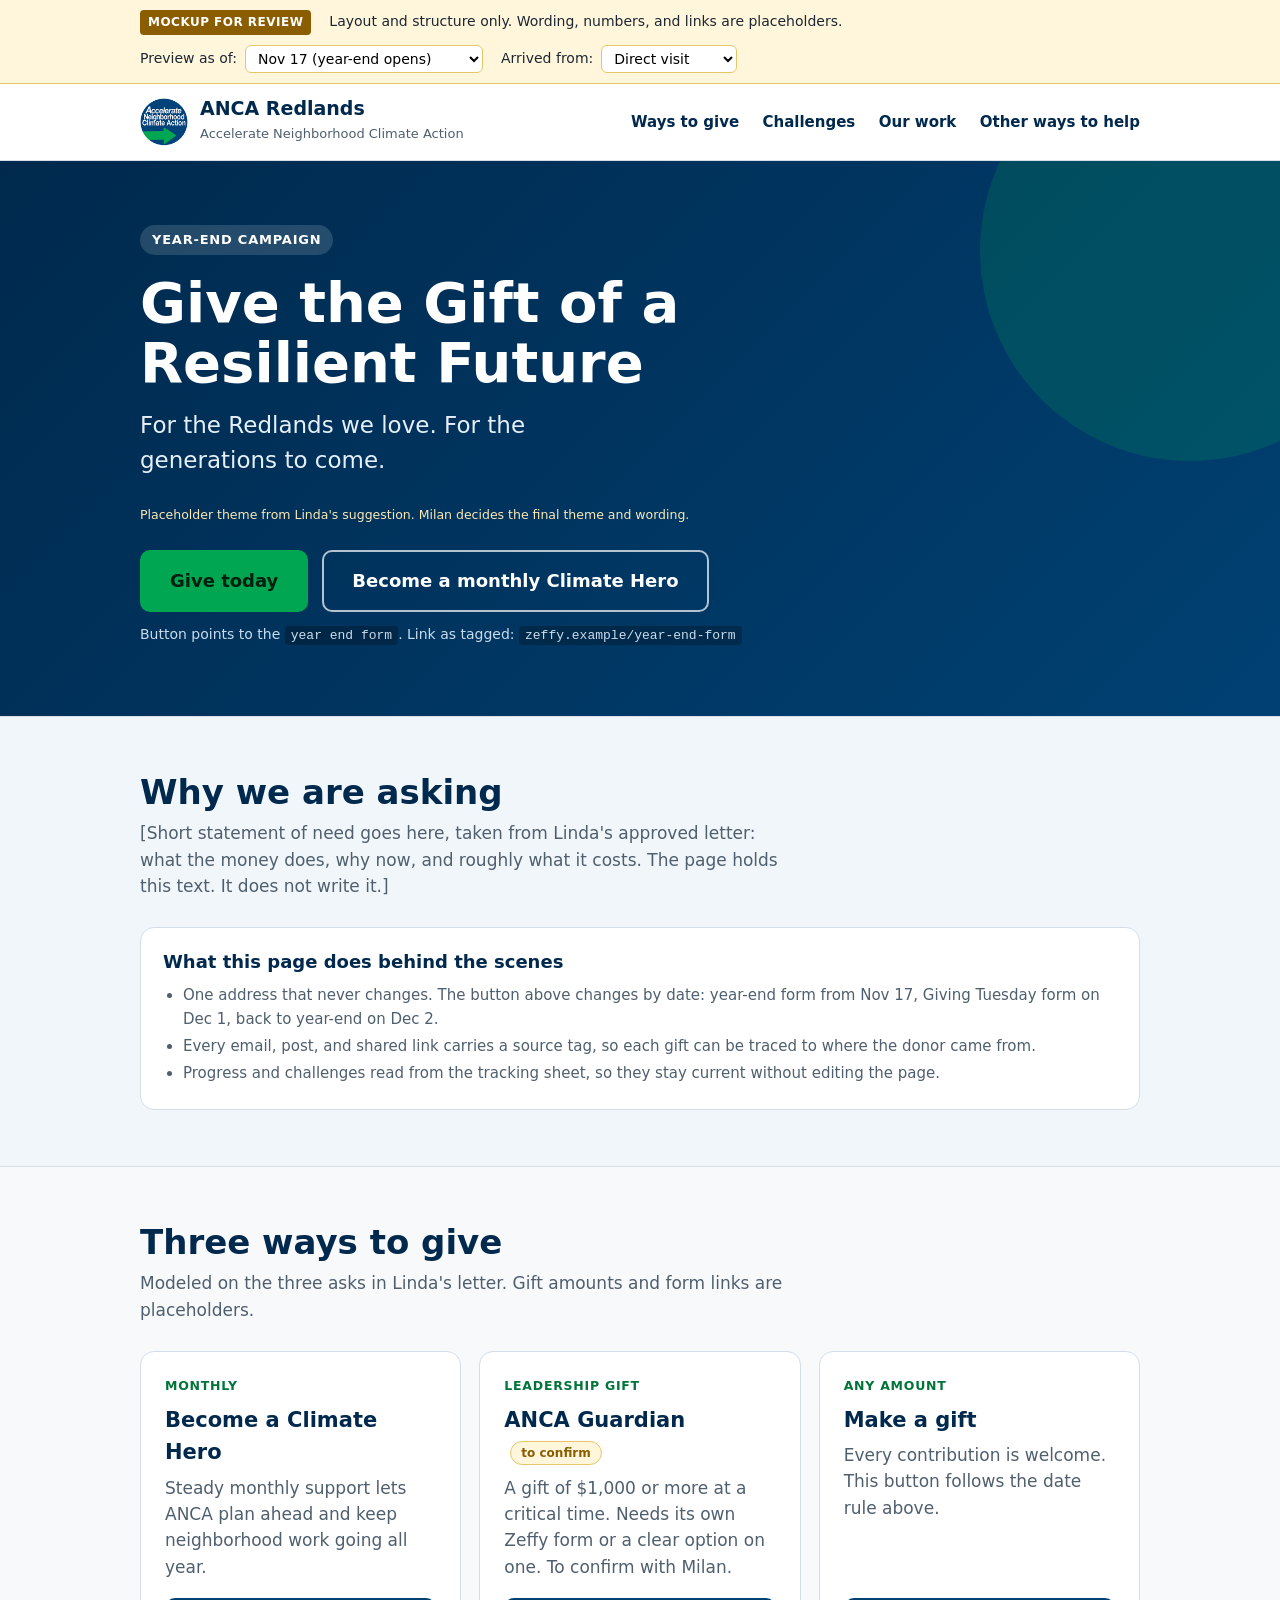
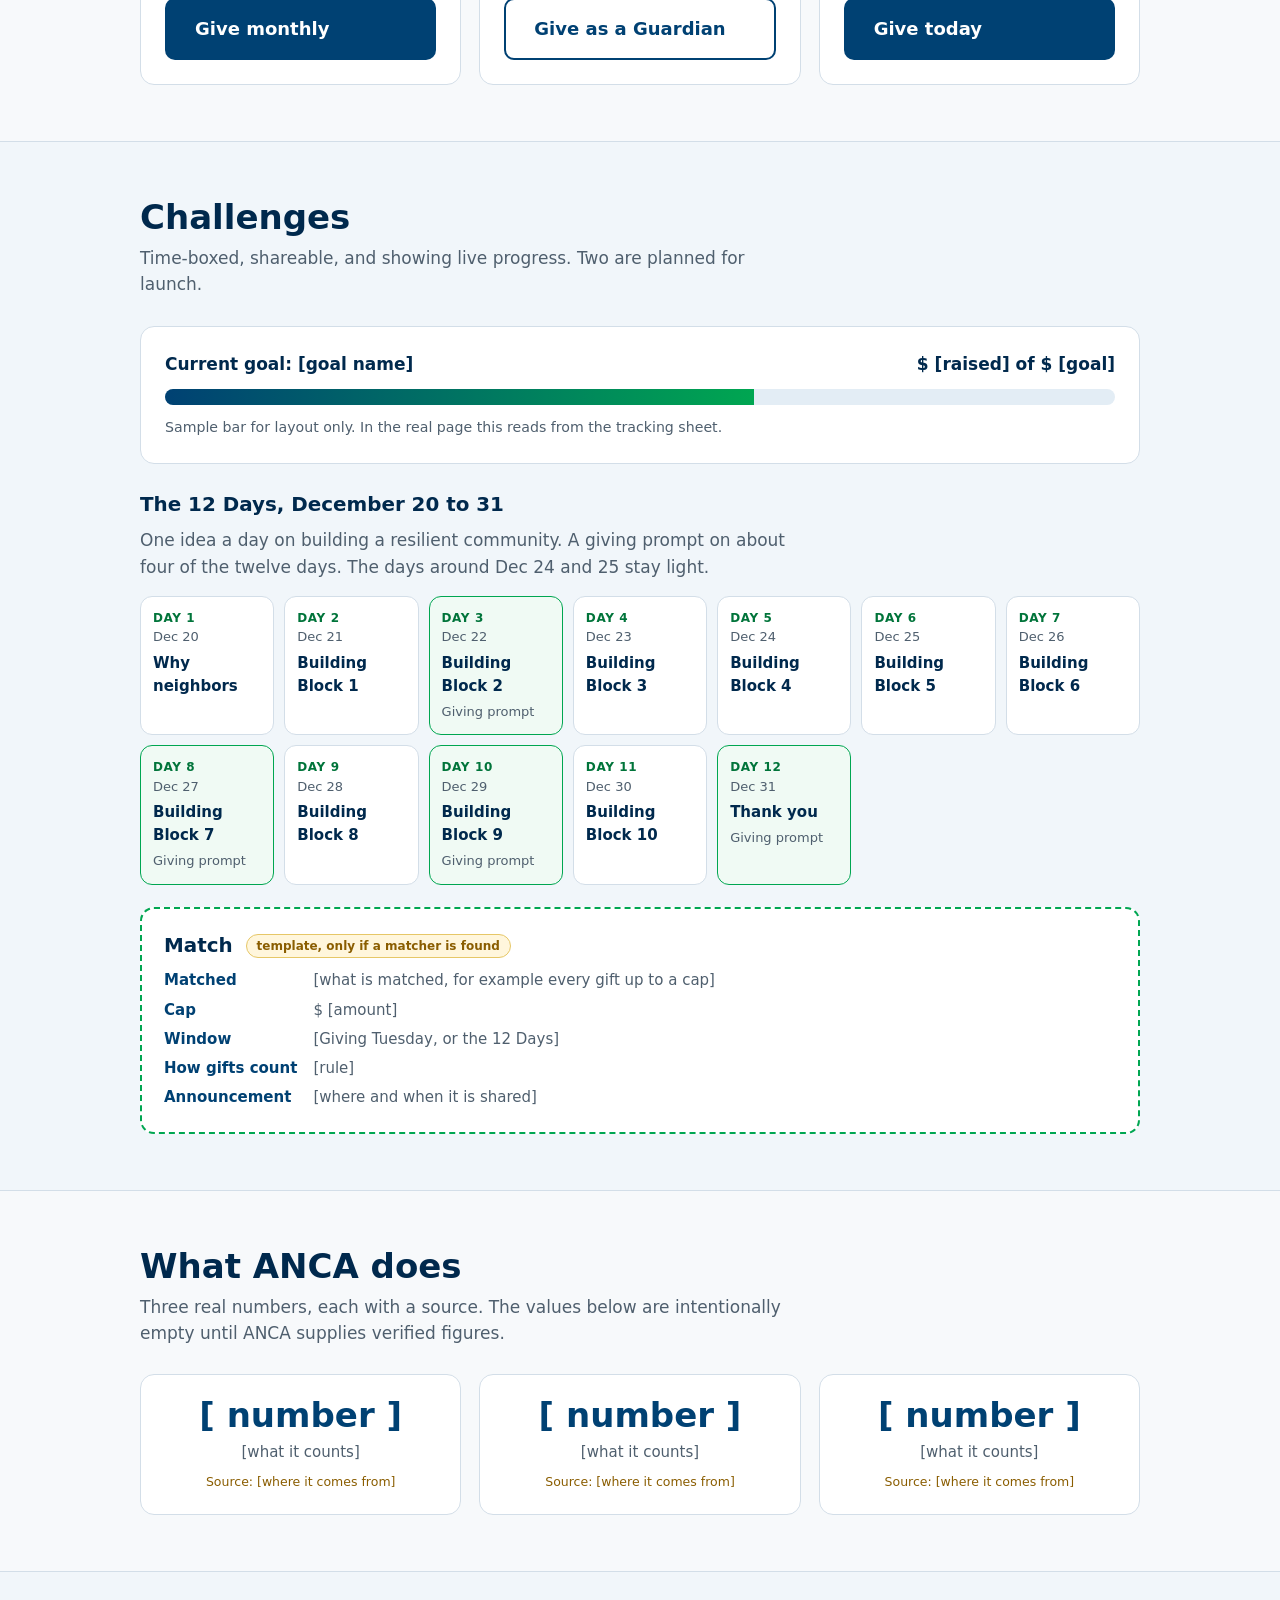
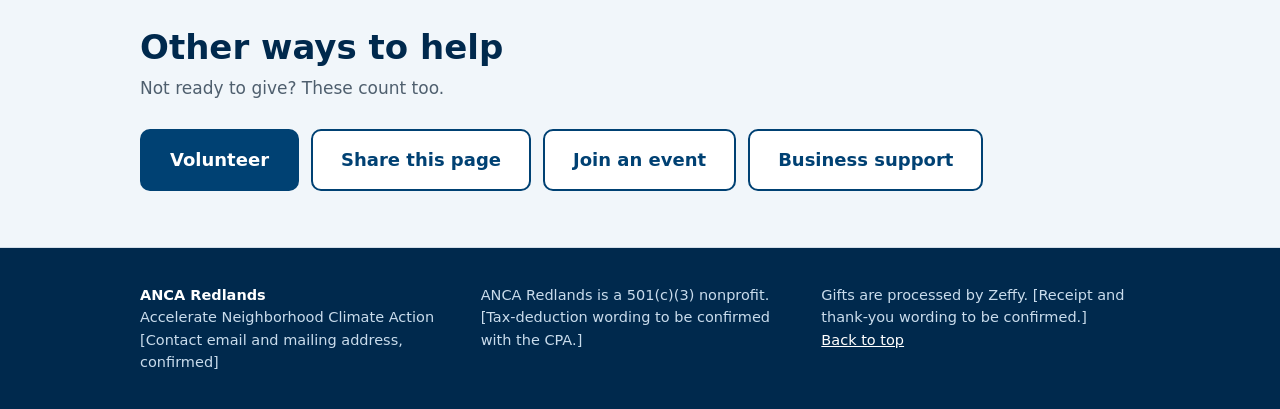
==== index.html @ 42b27ca6 "ANCA mockup load" ====
<!doctype html>
<html lang="en">
<head>
<meta charset="utf-8">
<meta name="viewport" content="width=device-width, initial-scale=1">
<title>ANCA Campaign Page Mockup</title>
<style>
:root{
  --navy-900:#00294d; --navy-700:#004173; --green:#00a651; --green-text:#00743a; --tint-100:#e3edf5; --tint-50:#f1f6fa;
  --ink:#1b2733; --muted:#4f5f6e; --line:#d3dee8; --paper:#ffffff; --bg:#f7f9fb;
  --sun-dark:#8a5d00; --warn-bg:#fff6dc; --warn-line:#e6c767;
}
*{box-sizing:border-box}
html{scroll-behavior:smooth}
body{margin:0;font-family:"Segoe UI",system-ui,-apple-system,Helvetica,Arial,sans-serif;color:var(--ink);background:var(--bg);line-height:1.55;font-size:17px}
a{color:var(--navy-700)}
.wrap{max-width:1040px;margin:0 auto;padding:0 20px}
/* mockup control bar */
.mock{background:var(--warn-bg);border-bottom:1px solid var(--warn-line);font-size:14px}
.mock .wrap{display:flex;flex-wrap:wrap;gap:10px 18px;align-items:center;padding-top:10px;padding-bottom:10px}
.mock strong{letter-spacing:.04em;text-transform:uppercase;font-size:12px;background:var(--sun-dark);color:#fff;padding:3px 8px;border-radius:4px}
.mock label{display:flex;gap:8px;align-items:center}
.mock select{font:inherit;padding:4px 8px;border-radius:6px;border:1px solid var(--warn-line);background:#fff}
/* header */
header.site{background:var(--paper);border-bottom:1px solid var(--line)}
header.site .wrap{display:flex;justify-content:space-between;align-items:center;padding-top:14px;padding-bottom:14px;gap:14px;flex-wrap:wrap}
.brand{display:flex;align-items:center;gap:12px;text-decoration:none;color:var(--navy-900)}
.logo-img{width:48px;height:48px;border-radius:50%;display:block}
.brand b{display:block;font-size:19px;line-height:1.1}
.brand span{font-size:13px;color:var(--muted)}
nav a{margin-left:18px;text-decoration:none;font-weight:600;font-size:15px;color:var(--navy-900)}
nav a:hover{text-decoration:underline}
/* hero */
.hero{background:linear-gradient(135deg,var(--navy-900),var(--navy-700));color:#fff;padding:64px 0 56px;position:relative;overflow:hidden}
.hero:after{content:"";position:absolute;right:-120px;top:-120px;width:420px;height:420px;border-radius:50%;background:rgba(0,166,81,.20)}
.hero .wrap{position:relative;z-index:1}
.tag{display:inline-block;font-size:13px;font-weight:700;letter-spacing:.06em;text-transform:uppercase;background:rgba(255,255,255,.14);padding:5px 12px;border-radius:999px;margin-bottom:18px}
.hero h1{font-size:clamp(34px,6vw,56px);line-height:1.08;margin:0 0 14px;max-width:16ch;font-style:normal}
.hero p.sub{font-size:clamp(18px,2.4vw,23px);margin:0 0 26px;max-width:36ch;color:#e6eff7}
.ph-note{font-size:12.5px;color:#fbe9b5;margin:0 0 26px}
.cta-row{display:flex;flex-wrap:wrap;gap:14px;align-items:center}
.btn{display:inline-block;text-decoration:none;font-weight:700;font-size:18px;padding:15px 28px;border-radius:10px;border:2px solid transparent;cursor:pointer;font-family:inherit}
.btn.primary{background:var(--green);color:#00200f}
.btn.primary:hover{background:#1fc16c}
.btn.ghost{background:transparent;color:#fff;border-color:rgba(255,255,255,.7)}
.btn.ghost:hover{background:rgba(255,255,255,.12)}
.btn.dark{background:var(--navy-700);color:#fff}
.btn.dark:hover{background:var(--navy-900)}
.btn.outline{background:#fff;color:var(--navy-700);border-color:var(--navy-700)}
.btn:focus-visible,select:focus-visible,a:focus-visible{outline:3px solid var(--green);outline-offset:3px}
.btn-note{font-size:14px;color:#c9dcec;margin-top:12px}
.btn-note code{background:rgba(0,0,0,.25);padding:2px 6px;border-radius:4px;font-size:13px}
/* sections */
section{padding:56px 0}
section h2{font-size:clamp(26px,4vw,34px);color:var(--navy-900);margin:0 0 8px;line-height:1.15}
section .lead{color:var(--muted);max-width:60ch;margin:0 0 28px}
.grid3{display:grid;grid-template-columns:repeat(auto-fit,minmax(260px,1fr));gap:18px}
.card{background:var(--paper);border:1px solid var(--line);border-radius:14px;padding:24px;display:flex;flex-direction:column}
.card h3{margin:0 0 6px;color:var(--navy-900);font-size:21px}
.card .kicker{font-size:12.5px;font-weight:700;letter-spacing:.06em;text-transform:uppercase;color:var(--green-text);margin-bottom:8px}
.card p{margin:0 0 18px;color:var(--muted);flex:1}
.flag{display:inline-block;font-size:12px;background:var(--warn-bg);border:1px solid var(--warn-line);color:var(--sun-dark);border-radius:999px;padding:2px 10px;margin-left:6px;font-weight:600;vertical-align:middle}
.alt{background:var(--tint-50);border-top:1px solid var(--line);border-bottom:1px solid var(--line)}
/* progress */
.progress{background:var(--paper);border:1px solid var(--line);border-radius:14px;padding:24px;margin-bottom:26px}
.progress .row{display:flex;justify-content:space-between;flex-wrap:wrap;gap:6px;font-weight:700;color:var(--navy-900)}
.bar{height:16px;border-radius:999px;background:var(--tint-100);overflow:hidden;margin:12px 0 8px}
.bar i{display:block;height:100%;width:62%;background:linear-gradient(90deg,var(--navy-700),var(--green))}
.progress small{color:var(--muted)}
/* 12 days */
.days{display:grid;grid-template-columns:repeat(auto-fill,minmax(120px,1fr));gap:10px}
.day{background:var(--paper);border:1px solid var(--line);border-radius:12px;padding:12px;min-height:104px}
.day b{display:block;font-size:12px;letter-spacing:.05em;text-transform:uppercase;color:var(--green-text)}
.day span{font-size:13px;color:var(--muted);display:block}
.day em{font-style:normal;font-size:15px;font-weight:600;color:var(--navy-900);display:block;margin:4px 0}
.day.gift{border-color:var(--green);background:#f0faf4}
.match{margin-top:22px;border:2px dashed var(--green);border-radius:14px;padding:22px;background:var(--paper)}
.match h3{margin:0 0 8px;color:var(--navy-900)}
.match dl{display:grid;grid-template-columns:max-content 1fr;gap:6px 16px;margin:0;font-size:15px}
.match dt{font-weight:700;color:var(--navy-700)}
.match dd{margin:0;color:var(--muted)}
/* stats */
.stats{display:grid;grid-template-columns:repeat(auto-fit,minmax(200px,1fr));gap:18px}
.stat{background:var(--paper);border:1px solid var(--line);border-radius:14px;padding:22px;text-align:center}
.stat strong{display:block;font-size:34px;color:var(--navy-700);line-height:1.1}
.stat span{display:block;margin-top:6px;color:var(--muted);font-size:15px}
.stat small{display:block;margin-top:8px;color:var(--sun-dark);font-size:12.5px}
/* help */
.help{display:flex;flex-wrap:wrap;gap:12px}
/* footer */
footer{background:var(--navy-900);color:#c9dcec;padding:36px 0;font-size:14.5px}
footer a{color:#fff}
footer .cols{display:grid;grid-template-columns:repeat(auto-fit,minmax(240px,1fr));gap:22px}
.legend{background:var(--paper);border:1px solid var(--line);border-radius:14px;padding:20px 22px;font-size:15px}
.legend h3{margin:0 0 8px;color:var(--navy-900);font-size:18px}
.legend ul{margin:0;padding-left:20px;color:var(--muted)}
.legend li{margin-bottom:4px}
@media (max-width:640px){body{font-size:16px}.hero{padding:44px 0 40px}nav{display:none}.btn{width:100%;text-align:center}}
@media (prefers-reduced-motion:reduce){html{scroll-behavior:auto}}
</style>
</head>
<body>

<div class="mock" role="region" aria-label="Mockup controls">
  <div class="wrap">
    <strong>Mockup for review</strong>
    <span>Layout and structure only. Wording, numbers, and links are placeholders.</span>
    <label for="previewDate">Preview as of:
      <select id="previewDate">
        <option value="2026-11-17">Nov 17 (year-end opens)</option>
        <option value="2026-11-28">Nov 28 (Thanksgiving week)</option>
        <option value="2026-12-01">Dec 1 (Giving Tuesday)</option>
        <option value="2026-12-02">Dec 2 (year-end continues)</option>
        <option value="2026-12-20">Dec 20 (12 Days begin)</option>
        <option value="2026-12-31">Dec 31 (final day)</option>
      </select>
    </label>
    <label for="srcTag">Arrived from:
      <select id="srcTag">
        <option value="">Direct visit</option>
        <option value="email-nov17">Email, Nov 17</option>
        <option value="facebook">Facebook</option>
        <option value="instagram">Instagram</option>
        <option value="linkedin">LinkedIn</option>
        <option value="board-kit">Supporter kit</option>
      </select>
    </label>
  </div>
</div>

<header class="site">
  <div class="wrap">
    <a class="brand" href="#top" aria-label="ANCA Redlands home">
      <img class="logo-img" alt="" src="[data-uri]">
      <div><b>ANCA Redlands</b><span>Accelerate Neighborhood Climate Action</span></div>
    </a>
    <nav aria-label="Page sections">
      <a href="#give">Ways to give</a>
      <a href="#challenges">Challenges</a>
      <a href="#impact">Our work</a>
      <a href="#help">Other ways to help</a>
    </nav>
  </div>
</header>

<main id="top">
<section class="hero" style="padding-top:64px">
  <div class="wrap">
    <span class="tag" id="phaseTag">Year-end campaign</span>
    <h1>Give the Gift of a Resilient Future</h1>
    <p class="sub">For the Redlands we love. For the generations to come.</p>
    <p class="ph-note">Placeholder theme from Linda's suggestion. Milan decides the final theme and wording.</p>
    <div class="cta-row">
      <a class="btn primary" id="mainBtn" href="#">Give today</a>
      <a class="btn ghost" href="#climate-hero">Become a monthly Climate Hero</a>
    </div>
    <p class="btn-note" id="btnNote"></p>
  </div>
</section>

<section class="alt" id="need">
  <div class="wrap">
    <h2>Why we are asking</h2>
    <p class="lead">[Short statement of need goes here, taken from Linda's approved letter: what the money does, why now, and roughly what it costs. The page holds this text. It does not write it.]</p>
    <div class="legend">
      <h3>What this page does behind the scenes</h3>
      <ul>
        <li>One address that never changes. The button above changes by date: year-end form from Nov 17, Giving Tuesday form on Dec 1, back to year-end on Dec 2.</li>
        <li>Every email, post, and shared link carries a source tag, so each gift can be traced to where the donor came from.</li>
        <li>Progress and challenges read from the tracking sheet, so they stay current without editing the page.</li>
      </ul>
    </div>
  </div>
</section>

<section id="give">
  <div class="wrap">
    <h2>Three ways to give</h2>
    <p class="lead">Modeled on the three asks in Linda's letter. Gift amounts and form links are placeholders.</p>
    <div class="grid3">
      <article class="card" id="climate-hero">
        <div class="kicker">Monthly</div>
        <h3>Become a Climate Hero</h3>
        <p>Steady monthly support lets ANCA plan ahead and keep neighborhood work going all year.</p>
        <a class="btn dark" href="#">Give monthly</a>
      </article>
      <article class="card">
        <div class="kicker">Leadership gift</div>
        <h3>ANCA Guardian <span class="flag">to confirm</span></h3>
        <p>A gift of $1,000 or more at a critical time. Needs its own Zeffy form or a clear option on one. To confirm with Milan.</p>
        <a class="btn outline" href="#">Give as a Guardian</a>
      </article>
      <article class="card">
        <div class="kicker">Any amount</div>
        <h3>Make a gift</h3>
        <p>Every contribution is welcome. This button follows the date rule above.</p>
        <a class="btn dark" id="cardBtn" href="#">Give today</a>
      </article>
    </div>
  </div>
</section>

<section class="alt" id="challenges">
  <div class="wrap">
    <h2>Challenges</h2>
    <p class="lead">Time-boxed, shareable, and showing live progress. Two are planned for launch.</p>

    <div class="progress" aria-label="Sample progress display">
      <div class="row"><span>Current goal: [goal name]</span><span>$ [raised] of $ [goal]</span></div>
      <div class="bar"><i></i></div>
      <small>Sample bar for layout only. In the real page this reads from the tracking sheet.</small>
    </div>

    <h3 style="color:var(--navy-900);margin:0 0 6px">The 12 Days, December 20 to 31</h3>
    <p class="lead" style="margin-bottom:16px">One idea a day on building a resilient community. A giving prompt on about four of the twelve days. The days around Dec 24 and 25 stay light.</p>
    <div class="days" id="days"></div>

    <div class="match">
      <h3>Match <span class="flag">template, only if a matcher is found</span></h3>
      <dl>
        <dt>Matched</dt><dd>[what is matched, for example every gift up to a cap]</dd>
        <dt>Cap</dt><dd>$ [amount]</dd>
        <dt>Window</dt><dd>[Giving Tuesday, or the 12 Days]</dd>
        <dt>How gifts count</dt><dd>[rule]</dd>
        <dt>Announcement</dt><dd>[where and when it is shared]</dd>
      </dl>
    </div>
  </div>
</section>

<section id="impact">
  <div class="wrap">
    <h2>What ANCA does</h2>
    <p class="lead">Three real numbers, each with a source. The values below are intentionally empty until ANCA supplies verified figures.</p>
    <div class="stats">
      <div class="stat"><strong>[ number ]</strong><span>[what it counts]</span><small>Source: [where it comes from]</small></div>
      <div class="stat"><strong>[ number ]</strong><span>[what it counts]</span><small>Source: [where it comes from]</small></div>
      <div class="stat"><strong>[ number ]</strong><span>[what it counts]</span><small>Source: [where it comes from]</small></div>
    </div>
  </div>
</section>

<section class="alt" id="help">
  <div class="wrap">
    <h2>Other ways to help</h2>
    <p class="lead">Not ready to give? These count too.</p>
    <div class="help">
      <a class="btn dark" href="#">Volunteer</a>
      <a class="btn outline" href="#">Share this page</a>
      <a class="btn outline" href="#">Join an event</a>
      <a class="btn outline" href="#">Business support</a>
    </div>
  </div>
</section>
</main>

<footer>
  <div class="wrap cols">
    <div><strong style="color:#fff">ANCA Redlands</strong><br>Accelerate Neighborhood Climate Action<br>[Contact email and mailing address, confirmed]</div>
    <div>ANCA Redlands is a 501(c)(3) nonprofit. [Tax-deduction wording to be confirmed with the CPA.]</div>
    <div>Gifts are processed by Zeffy. [Receipt and thank-you wording to be confirmed.]<br><a href="#top">Back to top</a></div>
  </div>
</footer>

<script>
(function(){
  var sel=document.getElementById('previewDate'), srcSel=document.getElementById('srcTag');
  var mainBtn=document.getElementById('mainBtn'), cardBtn=document.getElementById('cardBtn');
  var tag=document.getElementById('phaseTag'), note=document.getElementById('btnNote');

  function phase(d){
    if(d==='2026-12-01') return {tag:'Giving Tuesday',label:'Give on Giving Tuesday',form:'giving-tuesday-form'};
    if(d>='2026-12-20') return {tag:'The 12 Days',label:'Give today',form:'year-end-form'};
    return {tag:'Year-end campaign',label:'Give today',form:'year-end-form'};
  }
  function render(){
    var d=sel.value, p=phase(d), s=srcSel.value;
    tag.textContent=p.tag;
    mainBtn.textContent=p.label; cardBtn.textContent=p.label;
    var url='zeffy.example/'+p.form+(s?'?src='+s:'');
    mainBtn.setAttribute('href','#');
    note.innerHTML='Button points to the <code>'+p.form.replace(/-/g,' ')+'</code>. Link as tagged: <code>'+url+'</code>';
    // highlight 12 days
    document.querySelectorAll('.day').forEach(function(el){
      var dd=el.getAttribute('data-date');
      el.style.outline=(dd===d)?'3px solid var(--green)':'none';
    });
  }
  // build 12 days
  var box=document.getElementById('days');
  var gifts={3:1,8:1,10:1,12:1}; // about four giving prompts, none on Dec 24 or 25
  var titles={1:'Why neighbors',12:'Thank you'};
  for(var i=1;i<=12;i++){
    var day=19+i;
    var el=document.createElement('div');
    el.className='day'+(gifts[i]?' gift':'');
    el.setAttribute('data-date','2026-12-'+day);
    var t=titles[i]||('Building Block '+(i-1));
    el.innerHTML='<b>Day '+i+'</b><span>Dec '+day+'</span><em>'+t+'</em>'+(gifts[i]?'<span>Giving prompt</span>':'');
    box.appendChild(el);
  }
  sel.addEventListener('change',render); srcSel.addEventListener('change',render);
  render();
})();
</script>
</body>
</html>
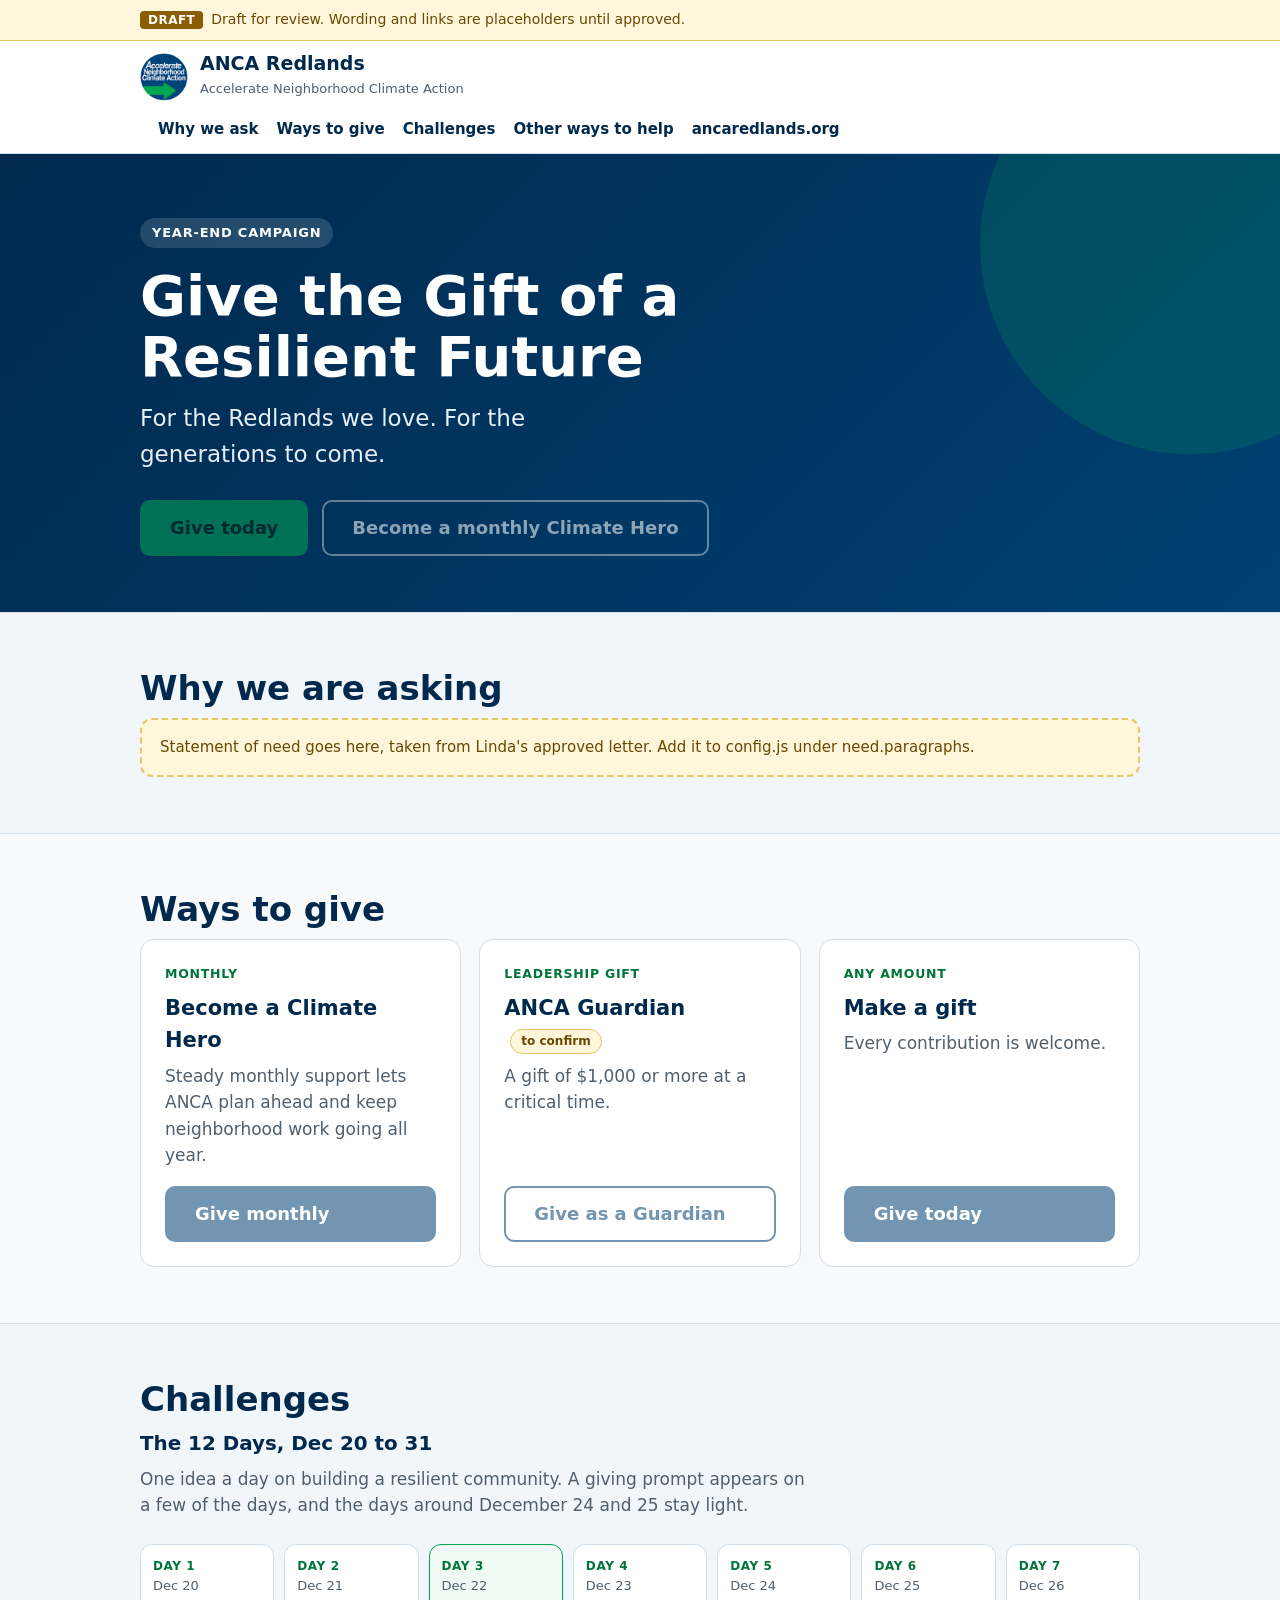
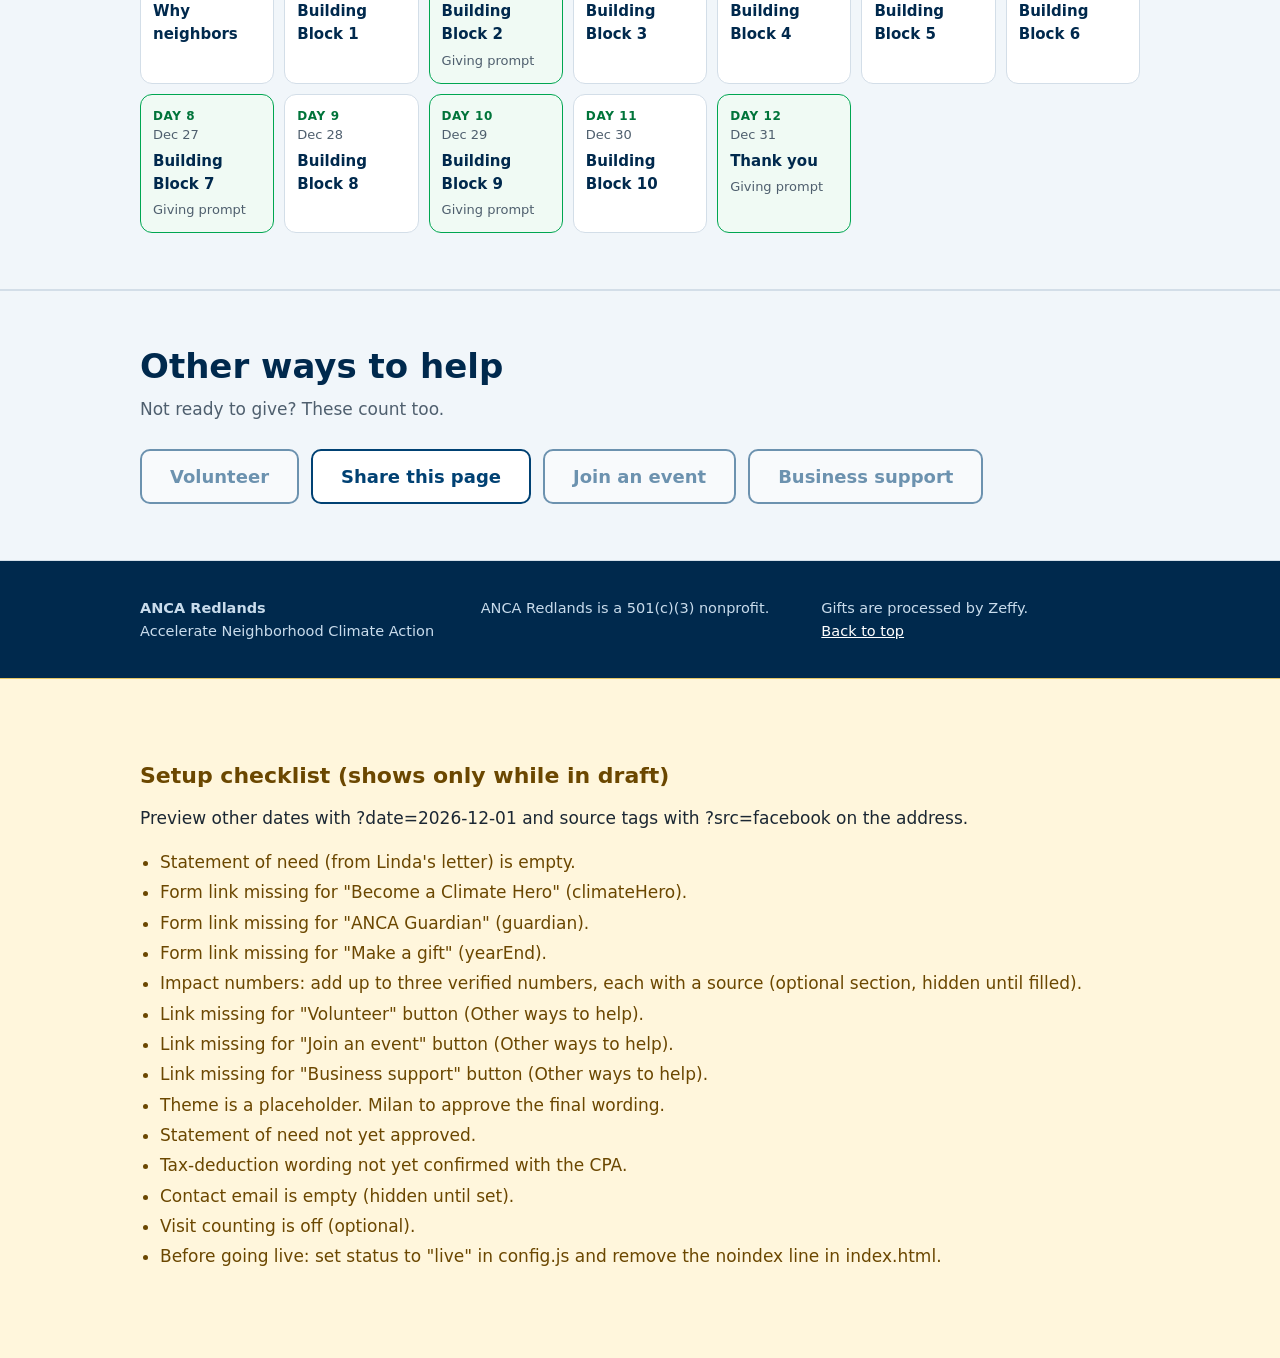
==== commit 05180f44: "Upgrading to live site" ====
--- a/index.html
+++ b/index.html
@@ -3,305 +3,30 @@
 <head>
 <meta charset="utf-8">
 <meta name="viewport" content="width=device-width, initial-scale=1">
-<title>ANCA Campaign Page Mockup</title>
-<style>
-:root{
-  --navy-900:#00294d; --navy-700:#004173; --green:#00a651; --green-text:#00743a; --tint-100:#e3edf5; --tint-50:#f1f6fa;
-  --ink:#1b2733; --muted:#4f5f6e; --line:#d3dee8; --paper:#ffffff; --bg:#f7f9fb;
-  --sun-dark:#8a5d00; --warn-bg:#fff6dc; --warn-line:#e6c767;
-}
-*{box-sizing:border-box}
-html{scroll-behavior:smooth}
-body{margin:0;font-family:"Segoe UI",system-ui,-apple-system,Helvetica,Arial,sans-serif;color:var(--ink);background:var(--bg);line-height:1.55;font-size:17px}
-a{color:var(--navy-700)}
-.wrap{max-width:1040px;margin:0 auto;padding:0 20px}
-/* mockup control bar */
-.mock{background:var(--warn-bg);border-bottom:1px solid var(--warn-line);font-size:14px}
-.mock .wrap{display:flex;flex-wrap:wrap;gap:10px 18px;align-items:center;padding-top:10px;padding-bottom:10px}
-.mock strong{letter-spacing:.04em;text-transform:uppercase;font-size:12px;background:var(--sun-dark);color:#fff;padding:3px 8px;border-radius:4px}
-.mock label{display:flex;gap:8px;align-items:center}
-.mock select{font:inherit;padding:4px 8px;border-radius:6px;border:1px solid var(--warn-line);background:#fff}
-/* header */
-header.site{background:var(--paper);border-bottom:1px solid var(--line)}
-header.site .wrap{display:flex;justify-content:space-between;align-items:center;padding-top:14px;padding-bottom:14px;gap:14px;flex-wrap:wrap}
-.brand{display:flex;align-items:center;gap:12px;text-decoration:none;color:var(--navy-900)}
-.logo-img{width:48px;height:48px;border-radius:50%;display:block}
-.brand b{display:block;font-size:19px;line-height:1.1}
-.brand span{font-size:13px;color:var(--muted)}
-nav a{margin-left:18px;text-decoration:none;font-weight:600;font-size:15px;color:var(--navy-900)}
-nav a:hover{text-decoration:underline}
-/* hero */
-.hero{background:linear-gradient(135deg,var(--navy-900),var(--navy-700));color:#fff;padding:64px 0 56px;position:relative;overflow:hidden}
-.hero:after{content:"";position:absolute;right:-120px;top:-120px;width:420px;height:420px;border-radius:50%;background:rgba(0,166,81,.20)}
-.hero .wrap{position:relative;z-index:1}
-.tag{display:inline-block;font-size:13px;font-weight:700;letter-spacing:.06em;text-transform:uppercase;background:rgba(255,255,255,.14);padding:5px 12px;border-radius:999px;margin-bottom:18px}
-.hero h1{font-size:clamp(34px,6vw,56px);line-height:1.08;margin:0 0 14px;max-width:16ch;font-style:normal}
-.hero p.sub{font-size:clamp(18px,2.4vw,23px);margin:0 0 26px;max-width:36ch;color:#e6eff7}
-.ph-note{font-size:12.5px;color:#fbe9b5;margin:0 0 26px}
-.cta-row{display:flex;flex-wrap:wrap;gap:14px;align-items:center}
-.btn{display:inline-block;text-decoration:none;font-weight:700;font-size:18px;padding:15px 28px;border-radius:10px;border:2px solid transparent;cursor:pointer;font-family:inherit}
-.btn.primary{background:var(--green);color:#00200f}
-.btn.primary:hover{background:#1fc16c}
-.btn.ghost{background:transparent;color:#fff;border-color:rgba(255,255,255,.7)}
-.btn.ghost:hover{background:rgba(255,255,255,.12)}
-.btn.dark{background:var(--navy-700);color:#fff}
-.btn.dark:hover{background:var(--navy-900)}
-.btn.outline{background:#fff;color:var(--navy-700);border-color:var(--navy-700)}
-.btn:focus-visible,select:focus-visible,a:focus-visible{outline:3px solid var(--green);outline-offset:3px}
-.btn-note{font-size:14px;color:#c9dcec;margin-top:12px}
-.btn-note code{background:rgba(0,0,0,.25);padding:2px 6px;border-radius:4px;font-size:13px}
-/* sections */
-section{padding:56px 0}
-section h2{font-size:clamp(26px,4vw,34px);color:var(--navy-900);margin:0 0 8px;line-height:1.15}
-section .lead{color:var(--muted);max-width:60ch;margin:0 0 28px}
-.grid3{display:grid;grid-template-columns:repeat(auto-fit,minmax(260px,1fr));gap:18px}
-.card{background:var(--paper);border:1px solid var(--line);border-radius:14px;padding:24px;display:flex;flex-direction:column}
-.card h3{margin:0 0 6px;color:var(--navy-900);font-size:21px}
-.card .kicker{font-size:12.5px;font-weight:700;letter-spacing:.06em;text-transform:uppercase;color:var(--green-text);margin-bottom:8px}
-.card p{margin:0 0 18px;color:var(--muted);flex:1}
-.flag{display:inline-block;font-size:12px;background:var(--warn-bg);border:1px solid var(--warn-line);color:var(--sun-dark);border-radius:999px;padding:2px 10px;margin-left:6px;font-weight:600;vertical-align:middle}
-.alt{background:var(--tint-50);border-top:1px solid var(--line);border-bottom:1px solid var(--line)}
-/* progress */
-.progress{background:var(--paper);border:1px solid var(--line);border-radius:14px;padding:24px;margin-bottom:26px}
-.progress .row{display:flex;justify-content:space-between;flex-wrap:wrap;gap:6px;font-weight:700;color:var(--navy-900)}
-.bar{height:16px;border-radius:999px;background:var(--tint-100);overflow:hidden;margin:12px 0 8px}
-.bar i{display:block;height:100%;width:62%;background:linear-gradient(90deg,var(--navy-700),var(--green))}
-.progress small{color:var(--muted)}
-/* 12 days */
-.days{display:grid;grid-template-columns:repeat(auto-fill,minmax(120px,1fr));gap:10px}
-.day{background:var(--paper);border:1px solid var(--line);border-radius:12px;padding:12px;min-height:104px}
-.day b{display:block;font-size:12px;letter-spacing:.05em;text-transform:uppercase;color:var(--green-text)}
-.day span{font-size:13px;color:var(--muted);display:block}
-.day em{font-style:normal;font-size:15px;font-weight:600;color:var(--navy-900);display:block;margin:4px 0}
-.day.gift{border-color:var(--green);background:#f0faf4}
-.match{margin-top:22px;border:2px dashed var(--green);border-radius:14px;padding:22px;background:var(--paper)}
-.match h3{margin:0 0 8px;color:var(--navy-900)}
-.match dl{display:grid;grid-template-columns:max-content 1fr;gap:6px 16px;margin:0;font-size:15px}
-.match dt{font-weight:700;color:var(--navy-700)}
-.match dd{margin:0;color:var(--muted)}
-/* stats */
-.stats{display:grid;grid-template-columns:repeat(auto-fit,minmax(200px,1fr));gap:18px}
-.stat{background:var(--paper);border:1px solid var(--line);border-radius:14px;padding:22px;text-align:center}
-.stat strong{display:block;font-size:34px;color:var(--navy-700);line-height:1.1}
-.stat span{display:block;margin-top:6px;color:var(--muted);font-size:15px}
-.stat small{display:block;margin-top:8px;color:var(--sun-dark);font-size:12.5px}
-/* help */
-.help{display:flex;flex-wrap:wrap;gap:12px}
-/* footer */
-footer{background:var(--navy-900);color:#c9dcec;padding:36px 0;font-size:14.5px}
-footer a{color:#fff}
-footer .cols{display:grid;grid-template-columns:repeat(auto-fit,minmax(240px,1fr));gap:22px}
-.legend{background:var(--paper);border:1px solid var(--line);border-radius:14px;padding:20px 22px;font-size:15px}
-.legend h3{margin:0 0 8px;color:var(--navy-900);font-size:18px}
-.legend ul{margin:0;padding-left:20px;color:var(--muted)}
-.legend li{margin-bottom:4px}
-@media (max-width:640px){body{font-size:16px}.hero{padding:44px 0 40px}nav{display:none}.btn{width:100%;text-align:center}}
-@media (prefers-reduced-motion:reduce){html{scroll-behavior:auto}}
-</style>
+<title>ANCA Redlands: Support our work</title>
+<meta name="description" content="Support ANCA Redlands, Accelerate Neighborhood Climate Action. [Description to be approved.]">
+<!-- Remove this noindex line when the page goes live. -->
+<meta name="robots" content="noindex, nofollow">
+<link rel="icon" type="image/png" href="assets/favicon.png">
+<!-- Social preview. Update the two URLs below when the page moves to the ANCA domain. -->
+<meta property="og:type" content="website">
+<meta property="og:title" content="ANCA Redlands: Support our work">
+<meta property="og:description" content="Accelerate Neighborhood Climate Action, Redlands.">
+<meta property="og:image" content="https://anca-redlands.github.io/giving-campaign/assets/og-image.png">
+<meta property="og:url" content="https://anca-redlands.github.io/giving-campaign/">
+<meta name="twitter:card" content="summary_large_image">
+<link rel="stylesheet" href="styles.css">
 </head>
 <body>
-
-<div class="mock" role="region" aria-label="Mockup controls">
-  <div class="wrap">
-    <strong>Mockup for review</strong>
-    <span>Layout and structure only. Wording, numbers, and links are placeholders.</span>
-    <label for="previewDate">Preview as of:
-      <select id="previewDate">
-        <option value="2026-11-17">Nov 17 (year-end opens)</option>
-        <option value="2026-11-28">Nov 28 (Thanksgiving week)</option>
-        <option value="2026-12-01">Dec 1 (Giving Tuesday)</option>
-        <option value="2026-12-02">Dec 2 (year-end continues)</option>
-        <option value="2026-12-20">Dec 20 (12 Days begin)</option>
-        <option value="2026-12-31">Dec 31 (final day)</option>
-      </select>
-    </label>
-    <label for="srcTag">Arrived from:
-      <select id="srcTag">
-        <option value="">Direct visit</option>
-        <option value="email-nov17">Email, Nov 17</option>
-        <option value="facebook">Facebook</option>
-        <option value="instagram">Instagram</option>
-        <option value="linkedin">LinkedIn</option>
-        <option value="board-kit">Supporter kit</option>
-      </select>
-    </label>
+<a class="skip" href="#main">Skip to main content</a>
+<div id="app"></div>
+<noscript>
+  <div style="padding:32px;max-width:640px;margin:0 auto;font-family:system-ui,sans-serif">
+    <h1>ANCA Redlands</h1>
+    <p>This page needs JavaScript to show the giving options. Please turn it on, or visit <a href="https://www.ancaredlands.org">ancaredlands.org</a>.</p>
   </div>
-</div>
-
-<header class="site">
-  <div class="wrap">
-    <a class="brand" href="#top" aria-label="ANCA Redlands home">
-      <img class="logo-img" alt="" src="[data-uri]">
-      <div><b>ANCA Redlands</b><span>Accelerate Neighborhood Climate Action</span></div>
-    </a>
-    <nav aria-label="Page sections">
-      <a href="#give">Ways to give</a>
-      <a href="#challenges">Challenges</a>
-      <a href="#impact">Our work</a>
-      <a href="#help">Other ways to help</a>
-    </nav>
-  </div>
-</header>
-
-<main id="top">
-<section class="hero" style="padding-top:64px">
-  <div class="wrap">
-    <span class="tag" id="phaseTag">Year-end campaign</span>
-    <h1>Give the Gift of a Resilient Future</h1>
-    <p class="sub">For the Redlands we love. For the generations to come.</p>
-    <p class="ph-note">Placeholder theme from Linda's suggestion. Milan decides the final theme and wording.</p>
-    <div class="cta-row">
-      <a class="btn primary" id="mainBtn" href="#">Give today</a>
-      <a class="btn ghost" href="#climate-hero">Become a monthly Climate Hero</a>
-    </div>
-    <p class="btn-note" id="btnNote"></p>
-  </div>
-</section>
-
-<section class="alt" id="need">
-  <div class="wrap">
-    <h2>Why we are asking</h2>
-    <p class="lead">[Short statement of need goes here, taken from Linda's approved letter: what the money does, why now, and roughly what it costs. The page holds this text. It does not write it.]</p>
-    <div class="legend">
-      <h3>What this page does behind the scenes</h3>
-      <ul>
-        <li>One address that never changes. The button above changes by date: year-end form from Nov 17, Giving Tuesday form on Dec 1, back to year-end on Dec 2.</li>
-        <li>Every email, post, and shared link carries a source tag, so each gift can be traced to where the donor came from.</li>
-        <li>Progress and challenges read from the tracking sheet, so they stay current without editing the page.</li>
-      </ul>
-    </div>
-  </div>
-</section>
-
-<section id="give">
-  <div class="wrap">
-    <h2>Three ways to give</h2>
-    <p class="lead">Modeled on the three asks in Linda's letter. Gift amounts and form links are placeholders.</p>
-    <div class="grid3">
-      <article class="card" id="climate-hero">
-        <div class="kicker">Monthly</div>
-        <h3>Become a Climate Hero</h3>
-        <p>Steady monthly support lets ANCA plan ahead and keep neighborhood work going all year.</p>
-        <a class="btn dark" href="#">Give monthly</a>
-      </article>
-      <article class="card">
-        <div class="kicker">Leadership gift</div>
-        <h3>ANCA Guardian <span class="flag">to confirm</span></h3>
-        <p>A gift of $1,000 or more at a critical time. Needs its own Zeffy form or a clear option on one. To confirm with Milan.</p>
-        <a class="btn outline" href="#">Give as a Guardian</a>
-      </article>
-      <article class="card">
-        <div class="kicker">Any amount</div>
-        <h3>Make a gift</h3>
-        <p>Every contribution is welcome. This button follows the date rule above.</p>
-        <a class="btn dark" id="cardBtn" href="#">Give today</a>
-      </article>
-    </div>
-  </div>
-</section>
-
-<section class="alt" id="challenges">
-  <div class="wrap">
-    <h2>Challenges</h2>
-    <p class="lead">Time-boxed, shareable, and showing live progress. Two are planned for launch.</p>
-
-    <div class="progress" aria-label="Sample progress display">
-      <div class="row"><span>Current goal: [goal name]</span><span>$ [raised] of $ [goal]</span></div>
-      <div class="bar"><i></i></div>
-      <small>Sample bar for layout only. In the real page this reads from the tracking sheet.</small>
-    </div>
-
-    <h3 style="color:var(--navy-900);margin:0 0 6px">The 12 Days, December 20 to 31</h3>
-    <p class="lead" style="margin-bottom:16px">One idea a day on building a resilient community. A giving prompt on about four of the twelve days. The days around Dec 24 and 25 stay light.</p>
-    <div class="days" id="days"></div>
-
-    <div class="match">
-      <h3>Match <span class="flag">template, only if a matcher is found</span></h3>
-      <dl>
-        <dt>Matched</dt><dd>[what is matched, for example every gift up to a cap]</dd>
-        <dt>Cap</dt><dd>$ [amount]</dd>
-        <dt>Window</dt><dd>[Giving Tuesday, or the 12 Days]</dd>
-        <dt>How gifts count</dt><dd>[rule]</dd>
-        <dt>Announcement</dt><dd>[where and when it is shared]</dd>
-      </dl>
-    </div>
-  </div>
-</section>
-
-<section id="impact">
-  <div class="wrap">
-    <h2>What ANCA does</h2>
-    <p class="lead">Three real numbers, each with a source. The values below are intentionally empty until ANCA supplies verified figures.</p>
-    <div class="stats">
-      <div class="stat"><strong>[ number ]</strong><span>[what it counts]</span><small>Source: [where it comes from]</small></div>
-      <div class="stat"><strong>[ number ]</strong><span>[what it counts]</span><small>Source: [where it comes from]</small></div>
-      <div class="stat"><strong>[ number ]</strong><span>[what it counts]</span><small>Source: [where it comes from]</small></div>
-    </div>
-  </div>
-</section>
-
-<section class="alt" id="help">
-  <div class="wrap">
-    <h2>Other ways to help</h2>
-    <p class="lead">Not ready to give? These count too.</p>
-    <div class="help">
-      <a class="btn dark" href="#">Volunteer</a>
-      <a class="btn outline" href="#">Share this page</a>
-      <a class="btn outline" href="#">Join an event</a>
-      <a class="btn outline" href="#">Business support</a>
-    </div>
-  </div>
-</section>
-</main>
-
-<footer>
-  <div class="wrap cols">
-    <div><strong style="color:#fff">ANCA Redlands</strong><br>Accelerate Neighborhood Climate Action<br>[Contact email and mailing address, confirmed]</div>
-    <div>ANCA Redlands is a 501(c)(3) nonprofit. [Tax-deduction wording to be confirmed with the CPA.]</div>
-    <div>Gifts are processed by Zeffy. [Receipt and thank-you wording to be confirmed.]<br><a href="#top">Back to top</a></div>
-  </div>
-</footer>
-
-<script>
-(function(){
-  var sel=document.getElementById('previewDate'), srcSel=document.getElementById('srcTag');
-  var mainBtn=document.getElementById('mainBtn'), cardBtn=document.getElementById('cardBtn');
-  var tag=document.getElementById('phaseTag'), note=document.getElementById('btnNote');
-
-  function phase(d){
-    if(d==='2026-12-01') return {tag:'Giving Tuesday',label:'Give on Giving Tuesday',form:'giving-tuesday-form'};
-    if(d>='2026-12-20') return {tag:'The 12 Days',label:'Give today',form:'year-end-form'};
-    return {tag:'Year-end campaign',label:'Give today',form:'year-end-form'};
-  }
-  function render(){
-    var d=sel.value, p=phase(d), s=srcSel.value;
-    tag.textContent=p.tag;
-    mainBtn.textContent=p.label; cardBtn.textContent=p.label;
-    var url='zeffy.example/'+p.form+(s?'?src='+s:'');
-    mainBtn.setAttribute('href','#');
-    note.innerHTML='Button points to the <code>'+p.form.replace(/-/g,' ')+'</code>. Link as tagged: <code>'+url+'</code>';
-    // highlight 12 days
-    document.querySelectorAll('.day').forEach(function(el){
-      var dd=el.getAttribute('data-date');
-      el.style.outline=(dd===d)?'3px solid var(--green)':'none';
-    });
-  }
-  // build 12 days
-  var box=document.getElementById('days');
-  var gifts={3:1,8:1,10:1,12:1}; // about four giving prompts, none on Dec 24 or 25
-  var titles={1:'Why neighbors',12:'Thank you'};
-  for(var i=1;i<=12;i++){
-    var day=19+i;
-    var el=document.createElement('div');
-    el.className='day'+(gifts[i]?' gift':'');
-    el.setAttribute('data-date','2026-12-'+day);
-    var t=titles[i]||('Building Block '+(i-1));
-    el.innerHTML='<b>Day '+i+'</b><span>Dec '+day+'</span><em>'+t+'</em>'+(gifts[i]?'<span>Giving prompt</span>':'');
-    box.appendChild(el);
-  }
-  sel.addEventListener('change',render); srcSel.addEventListener('change',render);
-  render();
-})();
-</script>
+</noscript>
+<script src="config.js"></script>
+<script src="app.js"></script>
 </body>
 </html>
--- a/styles.css
+++ b/styles.css
@@ -0,0 +1,109 @@
+:root{
+  --navy-900:#00294d; --navy-700:#004173; --green:#00a651; --green-text:#00743a;
+  --tint-100:#e3edf5; --tint-50:#f1f6fa;
+  --ink:#1b2733; --muted:#4f5f6e; --line:#d3dee8; --paper:#fff; --bg:#f7f9fb;
+  --warn-bg:#fff6dc; --warn-line:#e6c767; --warn-ink:#6b4700;
+}
+*{box-sizing:border-box}
+html{scroll-behavior:smooth}
+body{margin:0;font-family:"Segoe UI",system-ui,-apple-system,Helvetica,Arial,sans-serif;color:var(--ink);background:var(--bg);line-height:1.55;font-size:17px}
+a{color:var(--navy-700)}
+.wrap{max-width:1040px;margin:0 auto;padding:0 20px}
+.skip{position:absolute;left:-999px;top:0;background:#fff;color:var(--navy-900);padding:10px 14px;z-index:20;border-radius:0 0 8px 0}
+.skip:focus{left:0}
+
+/* draft ribbon */
+.ribbon{background:var(--warn-bg);border-bottom:1px solid var(--warn-line);color:var(--warn-ink);font-size:14px}
+.ribbon .wrap{padding-top:9px;padding-bottom:9px}
+.ribbon b{text-transform:uppercase;letter-spacing:.04em;font-size:12px;background:#8a5d00;color:#fff;padding:2px 8px;border-radius:4px;margin-right:8px}
+
+/* header */
+.site-header{background:var(--paper);border-bottom:1px solid var(--line)}
+.site-header .wrap{display:flex;justify-content:space-between;align-items:center;gap:14px;flex-wrap:wrap;padding-top:12px;padding-bottom:12px}
+.brand{display:flex;align-items:center;gap:12px;text-decoration:none;color:var(--navy-900)}
+.brand img{width:48px;height:48px;border-radius:50%;display:block}
+.brand b{display:block;font-size:19px;line-height:1.1}
+.brand span{font-size:13px;color:var(--muted)}
+nav a{margin-left:18px;text-decoration:none;font-weight:600;font-size:15px;color:var(--navy-900)}
+nav a:hover{text-decoration:underline}
+
+/* hero */
+.hero{background:linear-gradient(135deg,var(--navy-900),var(--navy-700));color:#fff;padding:64px 0 56px;position:relative;overflow:hidden}
+.hero:after{content:"";position:absolute;right:-120px;top:-120px;width:420px;height:420px;border-radius:50%;background:rgba(0,166,81,.20)}
+.hero .wrap{position:relative;z-index:1}
+.tag{display:inline-block;font-size:13px;font-weight:700;letter-spacing:.06em;text-transform:uppercase;background:rgba(255,255,255,.14);padding:5px 12px;border-radius:999px;margin-bottom:18px}
+.hero h1{font-size:clamp(34px,6vw,56px);line-height:1.08;margin:0 0 14px;max-width:16ch}
+.hero .sub{font-size:clamp(18px,2.4vw,23px);margin:0 0 28px;max-width:36ch;color:#e6eff7}
+.cta-row{display:flex;flex-wrap:wrap;gap:14px;align-items:center}
+
+.btn{display:inline-block;text-decoration:none;font-weight:700;font-size:18px;padding:15px 28px;border-radius:10px;border:2px solid transparent;cursor:pointer;font-family:inherit;line-height:1.2}
+.btn.primary{background:var(--green);color:#00200f}
+.btn.primary:hover{background:#1fc16c}
+.btn.ghost{background:transparent;color:#fff;border-color:rgba(255,255,255,.7)}
+.btn.ghost:hover{background:rgba(255,255,255,.12)}
+.btn.dark{background:var(--navy-700);color:#fff}
+.btn.dark:hover{background:var(--navy-900)}
+.btn.outline{background:#fff;color:var(--navy-700);border-color:var(--navy-700)}
+.btn.outline:hover{background:var(--tint-50)}
+.btn[aria-disabled="true"]{opacity:.55;cursor:not-allowed}
+.btn:focus-visible,a:focus-visible,button:focus-visible{outline:3px solid var(--green);outline-offset:3px}
+
+/* sections */
+section{padding:56px 0}
+section.alt{background:var(--tint-50);border-top:1px solid var(--line);border-bottom:1px solid var(--line)}
+section h2{font-size:clamp(26px,4vw,34px);color:var(--navy-900);margin:0 0 10px;line-height:1.15}
+section h3{color:var(--navy-900);margin:0 0 6px}
+.lead{color:var(--muted);max-width:62ch;margin:0 0 26px}
+.prose p{max-width:66ch;margin:0 0 14px}
+.grid3{display:grid;grid-template-columns:repeat(auto-fit,minmax(260px,1fr));gap:18px}
+.card{background:var(--paper);border:1px solid var(--line);border-radius:14px;padding:24px;display:flex;flex-direction:column}
+.card h3{font-size:21px}
+.card .kicker{font-size:12.5px;font-weight:700;letter-spacing:.06em;text-transform:uppercase;color:var(--green-text);margin-bottom:8px}
+.card p{margin:0 0 18px;color:var(--muted);flex:1}
+.flag{display:inline-block;font-size:12px;background:var(--warn-bg);border:1px solid var(--warn-line);color:var(--warn-ink);border-radius:999px;padding:2px 10px;margin-left:6px;font-weight:600;vertical-align:middle}
+.slot{border:2px dashed var(--warn-line);background:var(--warn-bg);color:var(--warn-ink);border-radius:12px;padding:16px 18px;font-size:15px}
+
+/* goal */
+.progress{background:var(--paper);border:1px solid var(--line);border-radius:14px;padding:24px;margin-bottom:26px}
+.progress .row{display:flex;justify-content:space-between;flex-wrap:wrap;gap:6px;font-weight:700;color:var(--navy-900)}
+.bar{height:16px;border-radius:999px;background:var(--tint-100);overflow:hidden;margin:12px 0 8px}
+.bar i{display:block;height:100%;background:linear-gradient(90deg,var(--navy-700),var(--green))}
+.progress small{color:var(--muted)}
+
+/* 12 days */
+.days{display:grid;grid-template-columns:repeat(auto-fill,minmax(120px,1fr));gap:10px;padding:0;margin:0;list-style:none}
+.day{background:var(--paper);border:1px solid var(--line);border-radius:12px;padding:12px;min-height:104px}
+.day b{display:block;font-size:12px;letter-spacing:.05em;text-transform:uppercase;color:var(--green-text)}
+.day span{font-size:13px;color:var(--muted);display:block}
+.day em{font-style:normal;font-size:15px;font-weight:600;color:var(--navy-900);display:block;margin:4px 0}
+.day.gift{border-color:var(--green);background:#f0faf4}
+.day.past{opacity:.6}
+.day.today{outline:3px solid var(--green);outline-offset:1px}
+
+.match{margin-top:22px;border:2px dashed var(--green);border-radius:14px;padding:22px;background:var(--paper)}
+.match dl{display:grid;grid-template-columns:max-content 1fr;gap:6px 16px;margin:0;font-size:15px}
+.match dt{font-weight:700;color:var(--navy-700)}
+.match dd{margin:0;color:var(--muted)}
+
+.stats{display:grid;grid-template-columns:repeat(auto-fit,minmax(200px,1fr));gap:18px}
+.stat{background:var(--paper);border:1px solid var(--line);border-radius:14px;padding:22px;text-align:center}
+.stat strong{display:block;font-size:34px;color:var(--navy-700);line-height:1.1}
+.stat span{display:block;margin-top:6px;color:var(--muted);font-size:15px}
+.stat small{display:block;margin-top:8px;color:var(--muted);font-size:12.5px}
+
+.help{display:flex;flex-wrap:wrap;gap:12px}
+
+/* checklist (draft only) */
+.checklist{background:var(--warn-bg);border-top:1px solid var(--warn-line)}
+.checklist .wrap{padding-top:28px;padding-bottom:28px}
+.checklist h2{font-size:22px;color:var(--warn-ink);margin-bottom:6px}
+.checklist ul{margin:10px 0 0;padding-left:20px;color:var(--warn-ink)}
+.checklist li{margin-bottom:4px}
+
+footer{background:var(--navy-900);color:#c9dcec;padding:36px 0;font-size:14.5px}
+footer a{color:#fff}
+footer .cols{display:grid;grid-template-columns:repeat(auto-fit,minmax(240px,1fr));gap:22px}
+footer .social a{margin-right:14px}
+
+@media (max-width:640px){body{font-size:16px}.hero{padding:44px 0 40px}nav{display:none}.btn{width:100%;text-align:center}}
+@media (prefers-reduced-motion:reduce){html{scroll-behavior:auto}}
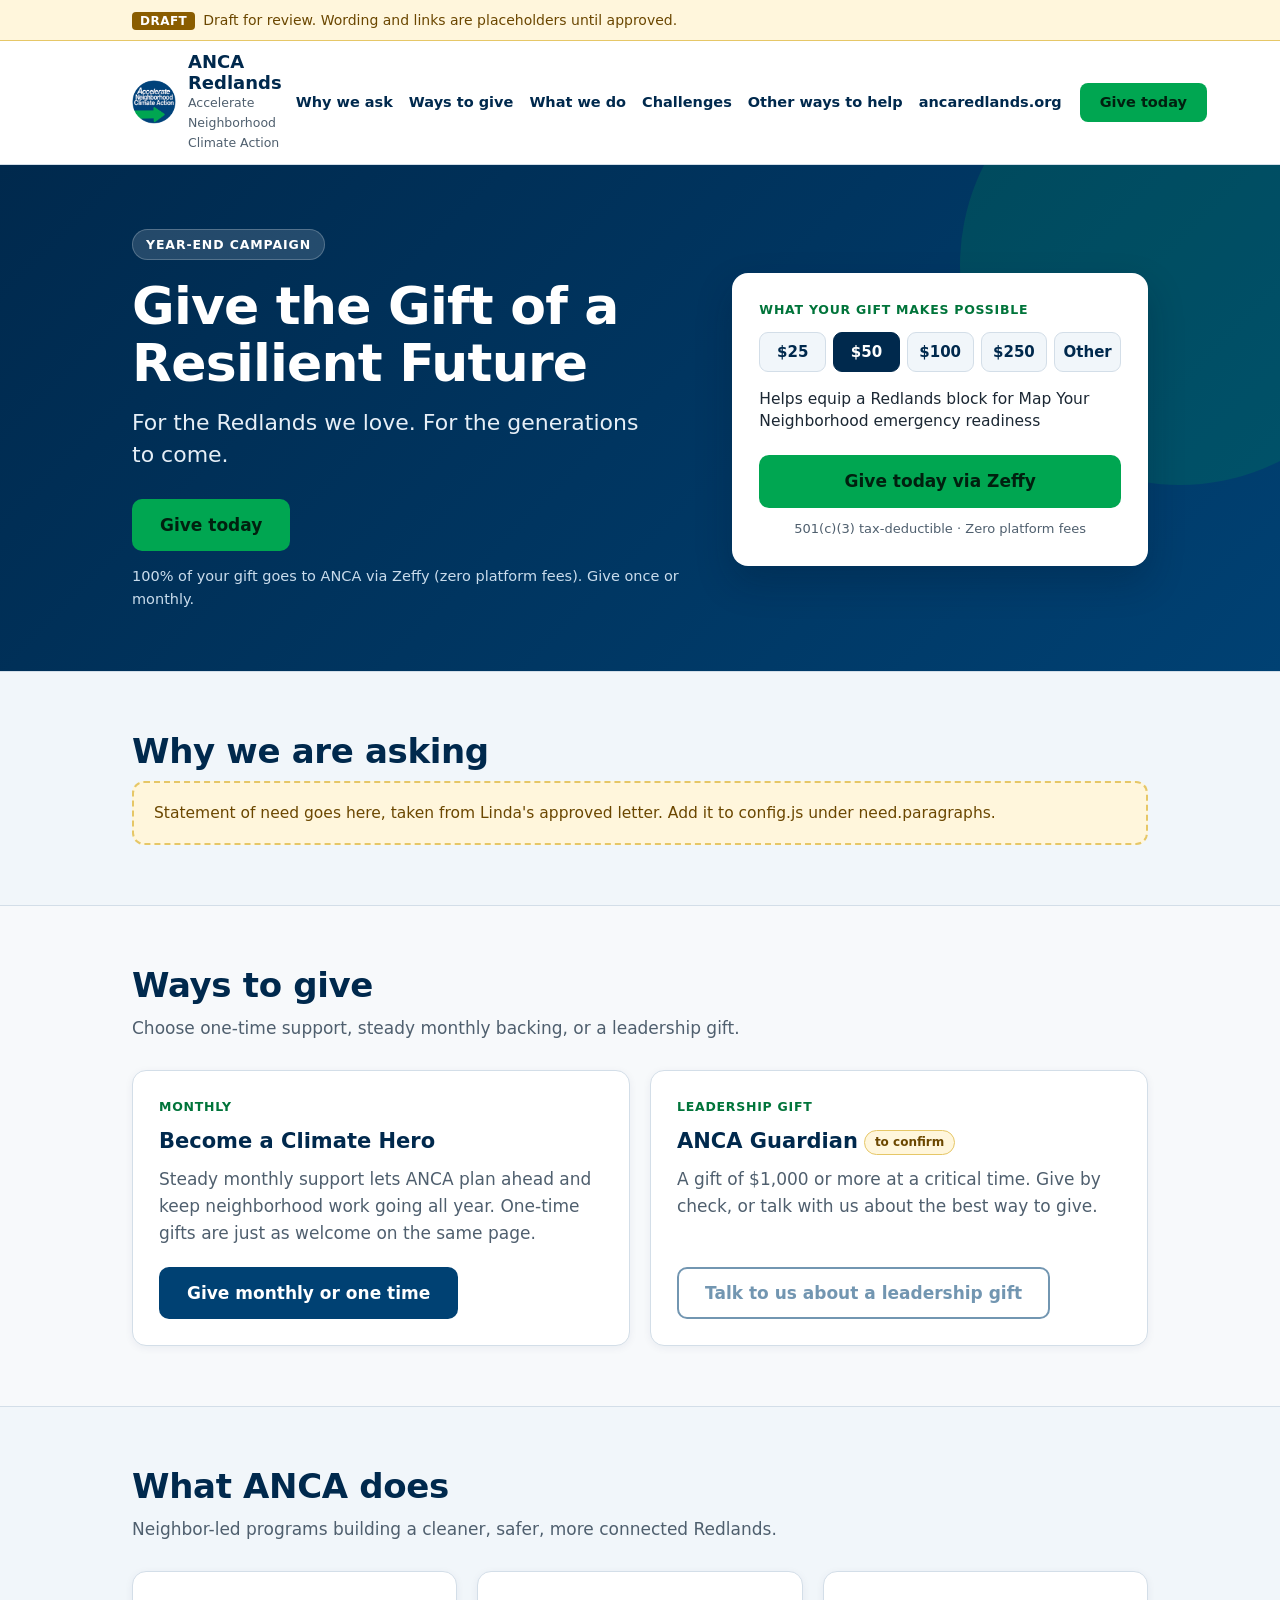
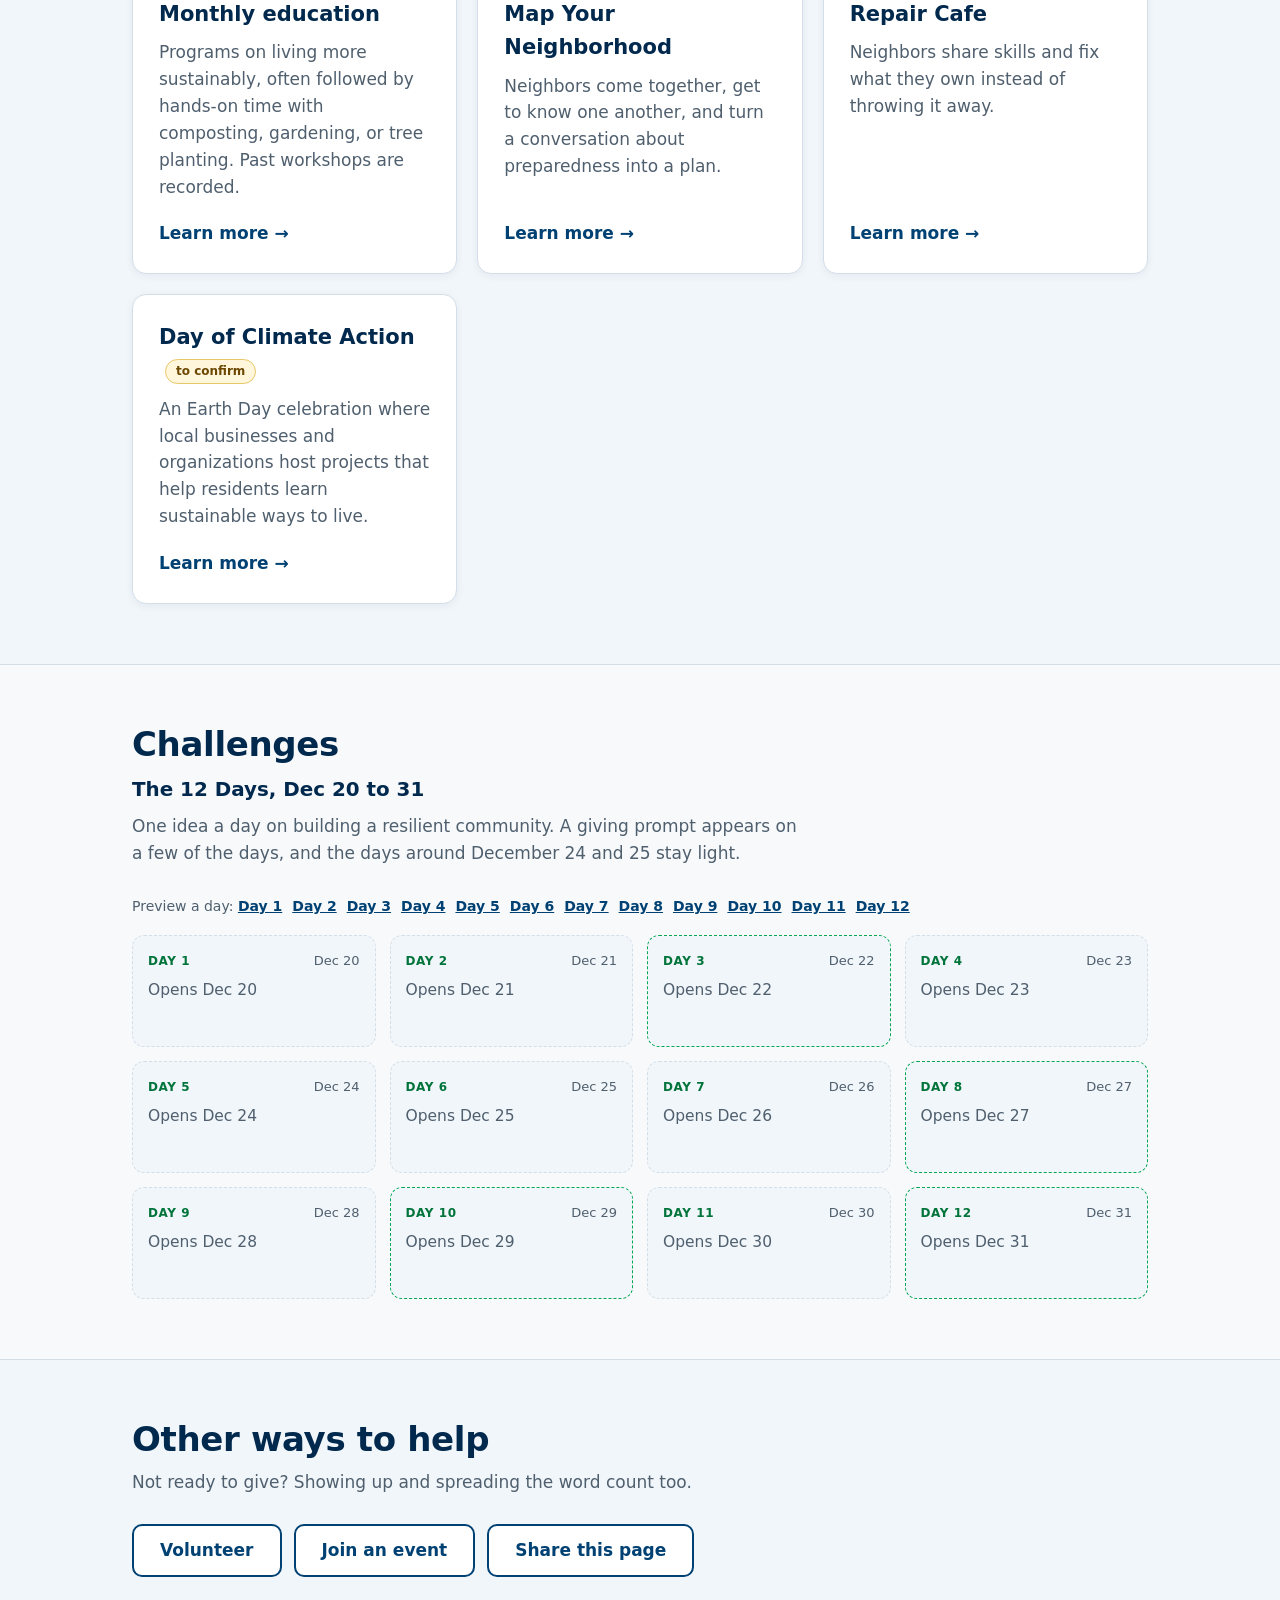
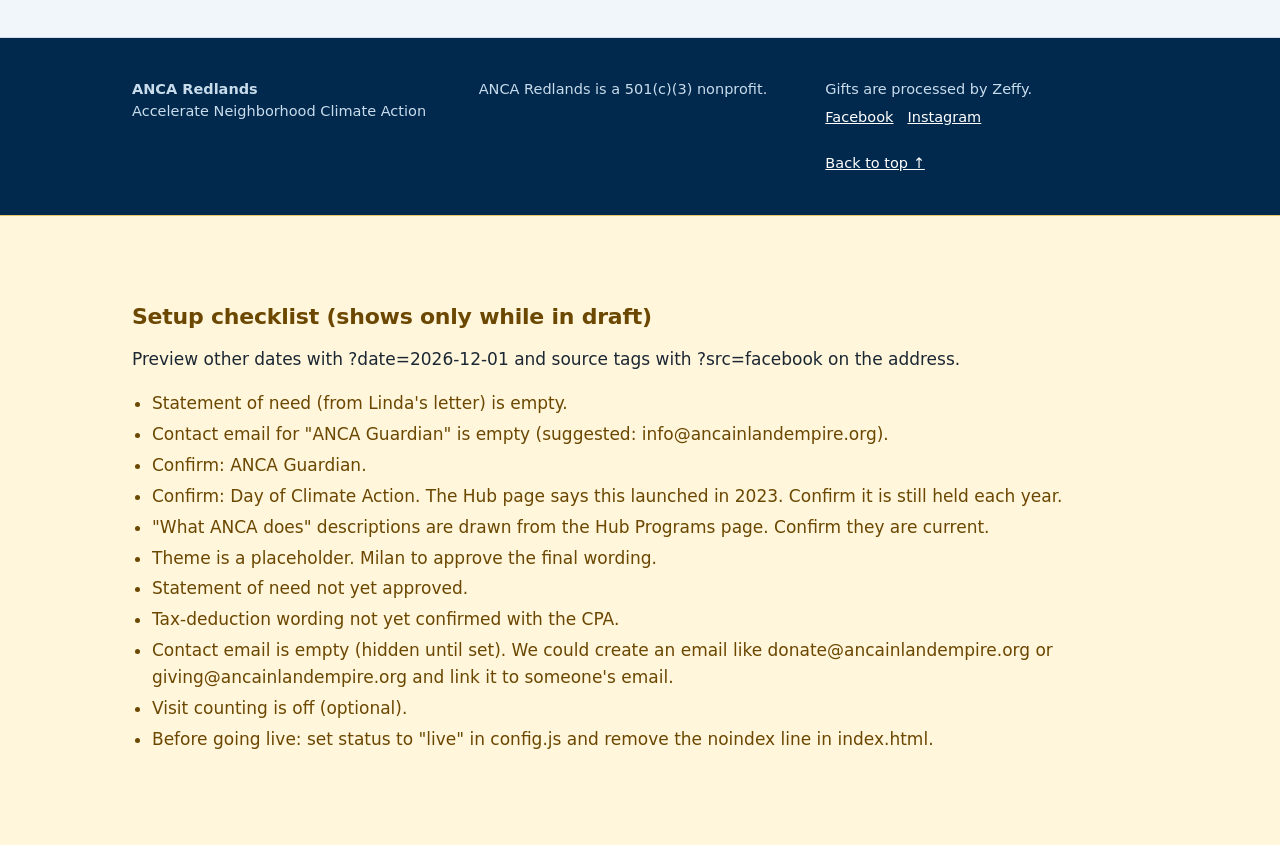
==== commit 917611dd: "Add files via upload improved layout" ====
--- a/index.html
+++ b/index.html
@@ -3,15 +3,15 @@
 <head>
 <meta charset="utf-8">
 <meta name="viewport" content="width=device-width, initial-scale=1">
-<title>ANCA Redlands: Support our work</title>
-<meta name="description" content="Support ANCA Redlands, Accelerate Neighborhood Climate Action. [Description to be approved.]">
+<title>ANCA Redlands: Give the Gift of a Resilient Future</title>
+<meta name="description" content="Support ANCA Redlands (Accelerate Neighborhood Climate Action) in our year-end campaign for local climate resilience, neighborhood preparedness, and sustainability.">
 <!-- Remove this noindex line when the page goes live. -->
 <meta name="robots" content="noindex, nofollow">
 <link rel="icon" type="image/png" href="assets/favicon.png">
 <!-- Social preview. Update the two URLs below when the page moves to the ANCA domain. -->
 <meta property="og:type" content="website">
-<meta property="og:title" content="ANCA Redlands: Support our work">
-<meta property="og:description" content="Accelerate Neighborhood Climate Action, Redlands.">
+<meta property="og:title" content="ANCA Redlands: Give the Gift of a Resilient Future">
+<meta property="og:description" content="For the Redlands we love. For the generations to come. Support local neighborhood climate action.">
 <meta property="og:image" content="https://anca-redlands.github.io/giving-campaign/assets/og-image.png">
 <meta property="og:url" content="https://anca-redlands.github.io/giving-campaign/">
 <meta name="twitter:card" content="summary_large_image">
@@ -19,13 +19,32 @@
 </head>
 <body>
 <a class="skip" href="#main">Skip to main content</a>
-<div id="app"></div>
-<noscript>
-  <div style="padding:32px;max-width:640px;margin:0 auto;font-family:system-ui,sans-serif">
-    <h1>ANCA Redlands</h1>
-    <p>This page needs JavaScript to show the giving options. Please turn it on, or visit <a href="https://www.ancaredlands.org">ancaredlands.org</a>.</p>
-  </div>
-</noscript>
+<div id="app">
+  <!-- Static fallback rendered immediately for crawlers and no-JS visitors; replaced seamlessly by app.js -->
+  <header class="site-header">
+    <div class="wrap">
+      <a class="brand" href="https://www.ancaredlands.org">
+        <img src="assets/logo.png" alt="ANCA Redlands logo" width="48" height="48">
+        <div>
+          <b>ANCA Redlands</b>
+          <span>Accelerate Neighborhood Climate Action</span>
+        </div>
+      </a>
+    </div>
+  </header>
+  <main id="main">
+    <section class="hero">
+      <div class="wrap">
+        <span class="tag">Year-end campaign</span>
+        <h1>Give the Gift of a Resilient Future</h1>
+        <p class="sub">For the Redlands we love. For the generations to come.</p>
+        <div class="cta-row">
+          <a class="btn primary" href="https://www.zeffy.com/en-US/donation-form/join-the-movement-for-a-climate-resilient-future" rel="noopener">Give today</a>
+        </div>
+      </div>
+    </section>
+  </main>
+</div>
 <script src="config.js"></script>
 <script src="app.js"></script>
 </body>
--- a/styles.css
+++ b/styles.css
@@ -1,15 +1,18 @@
+
 :root{
   --navy-900:#00294d; --navy-700:#004173; --green:#00a651; --green-text:#00743a;
   --tint-100:#e3edf5; --tint-50:#f1f6fa;
   --ink:#1b2733; --muted:#4f5f6e; --line:#d3dee8; --paper:#fff; --bg:#f7f9fb;
   --warn-bg:#fff6dc; --warn-line:#e6c767; --warn-ink:#6b4700;
+  --shadow-sm:0 2px 8px rgba(0,41,77,.06);
+  --shadow-lg:0 16px 36px rgba(0,22,42,.24);
 }
 *{box-sizing:border-box}
 html{scroll-behavior:smooth}
-body{margin:0;font-family:"Segoe UI",system-ui,-apple-system,Helvetica,Arial,sans-serif;color:var(--ink);background:var(--bg);line-height:1.55;font-size:17px}
+body{margin:0;font-family:"Segoe UI",system-ui,-apple-system,Helvetica,Arial,sans-serif;color:var(--ink);background:var(--bg);line-height:1.58;font-size:17px;-webkit-font-smoothing:antialiased}
 a{color:var(--navy-700)}
-.wrap{max-width:1040px;margin:0 auto;padding:0 20px}
-.skip{position:absolute;left:-999px;top:0;background:#fff;color:var(--navy-900);padding:10px 14px;z-index:20;border-radius:0 0 8px 0}
+.wrap{max-width:1060px;margin:0 auto;padding:0 22px}
+.skip{position:absolute;left:-999px;top:0;background:#fff;color:var(--navy-900);padding:10px 14px;z-index:40;border-radius:0 0 8px 0}
 .skip:focus{left:0}
 
 /* draft ribbon */
@@ -17,29 +20,45 @@
 .ribbon .wrap{padding-top:9px;padding-bottom:9px}
 .ribbon b{text-transform:uppercase;letter-spacing:.04em;font-size:12px;background:#8a5d00;color:#fff;padding:2px 8px;border-radius:4px;margin-right:8px}
 
-/* header */
-.site-header{background:var(--paper);border-bottom:1px solid var(--line)}
-.site-header .wrap{display:flex;justify-content:space-between;align-items:center;gap:14px;flex-wrap:wrap;padding-top:12px;padding-bottom:12px}
+/* sticky header */
+.site-header{position:sticky;top:0;z-index:30;background:rgba(255,255,255,.96);backdrop-filter:blur(8px);border-bottom:1px solid var(--line)}
+.site-header .wrap{display:flex;justify-content:space-between;align-items:center;gap:14px;padding-top:11px;padding-bottom:11px}
 .brand{display:flex;align-items:center;gap:12px;text-decoration:none;color:var(--navy-900)}
-.brand img{width:48px;height:48px;border-radius:50%;display:block}
-.brand b{display:block;font-size:19px;line-height:1.1}
-.brand span{font-size:13px;color:var(--muted)}
-nav a{margin-left:18px;text-decoration:none;font-weight:600;font-size:15px;color:var(--navy-900)}
+.brand img{width:44px;height:44px;border-radius:50%;display:block;flex-shrink:0}
+.brand b{display:block;font-size:18px;line-height:1.15}
+.brand span{display:block;font-size:12.5px;color:var(--muted)}
+.header-actions{display:flex;align-items:center;gap:18px}
+nav{display:flex;align-items:center;gap:16px}
+nav a{text-decoration:none;font-weight:600;font-size:14.5px;color:var(--navy-900);white-space:nowrap}
 nav a:hover{text-decoration:underline}
+.btn.header-cta{font-size:14.5px;padding:9px 18px;border-radius:8px;white-space:nowrap}
 
 /* hero */
-.hero{background:linear-gradient(135deg,var(--navy-900),var(--navy-700));color:#fff;padding:64px 0 56px;position:relative;overflow:hidden}
-.hero:after{content:"";position:absolute;right:-120px;top:-120px;width:420px;height:420px;border-radius:50%;background:rgba(0,166,81,.20)}
+.hero{background:linear-gradient(135deg,var(--navy-900) 0%,var(--navy-700) 100%);color:#fff;padding:64px 0 60px;position:relative;overflow:hidden}
+.hero:after{content:"";position:absolute;right:-120px;top:-120px;width:440px;height:440px;border-radius:50%;background:rgba(0,166,81,.18);pointer-events:none}
 .hero .wrap{position:relative;z-index:1}
-.tag{display:inline-block;font-size:13px;font-weight:700;letter-spacing:.06em;text-transform:uppercase;background:rgba(255,255,255,.14);padding:5px 12px;border-radius:999px;margin-bottom:18px}
-.hero h1{font-size:clamp(34px,6vw,56px);line-height:1.08;margin:0 0 14px;max-width:16ch}
-.hero .sub{font-size:clamp(18px,2.4vw,23px);margin:0 0 28px;max-width:36ch;color:#e6eff7}
-.cta-row{display:flex;flex-wrap:wrap;gap:14px;align-items:center}
+.hero-grid{display:grid;grid-template-columns:1.15fr .85fr;gap:38px;align-items:center}
+.tag{display:inline-block;font-size:12.5px;font-weight:700;letter-spacing:.07em;text-transform:uppercase;background:rgba(255,255,255,.14);border:1px solid rgba(255,255,255,.22);padding:5px 13px;border-radius:999px;margin-bottom:18px}
+.hero h1{font-size:clamp(34px,5vw,52px);line-height:1.08;margin:0 0 16px;letter-spacing:-.015em}
+.hero .sub{font-size:clamp(18px,2.2vw,22px);margin:0 0 28px;max-width:38ch;color:#e6eff7;line-height:1.45}
+.hero-note{margin:14px 0 0;font-size:14.5px;color:#c9dcec}
+.cta-row{display:flex;flex-wrap:wrap;gap:12px;align-items:center}
 
-.btn{display:inline-block;text-decoration:none;font-weight:700;font-size:18px;padding:15px 28px;border-radius:10px;border:2px solid transparent;cursor:pointer;font-family:inherit;line-height:1.2}
+/* hero interactive impact card */
+.hero-card{background:var(--paper);color:var(--ink);border-radius:16px;padding:26px;box-shadow:var(--shadow-lg);border:1px solid rgba(255,255,255,.2)}
+.hero-card-kicker{font-size:12.5px;font-weight:700;letter-spacing:.06em;text-transform:uppercase;color:var(--green-text);margin-bottom:12px}
+.tier-pills{display:grid;grid-template-columns:repeat(5,1fr);gap:7px;margin-bottom:16px}
+.tier-pill{appearance:none;background:var(--tint-50);border:1.5px solid var(--line);color:var(--navy-900);font-weight:700;font-size:15px;padding:10px 4px;border-radius:9px;cursor:pointer;font-family:inherit;transition:all .15s ease}
+.tier-pill:hover{border-color:var(--navy-700);background:var(--tint-100)}
+.tier-pill.active{background:var(--navy-900);border-color:var(--navy-900);color:#fff}
+.impact-desc{min-height:3.2em;margin:0 0 18px;font-size:15.5px;color:var(--ink);line-height:1.45}
+.btn.full-btn{display:block;width:100%;text-align:center}
+.hero-card-trust{margin-top:11px;text-align:center;font-size:13px;color:var(--muted)}
+
+.btn{display:inline-block;text-decoration:none;font-weight:700;font-size:17px;padding:14px 26px;border-radius:10px;border:2px solid transparent;cursor:pointer;font-family:inherit;line-height:1.2;text-align:center;transition:background .15s ease,transform .1s ease}
 .btn.primary{background:var(--green);color:#00200f}
 .btn.primary:hover{background:#1fc16c}
-.btn.ghost{background:transparent;color:#fff;border-color:rgba(255,255,255,.7)}
+.btn.ghost{background:transparent;color:#fff;border-color:rgba(255,255,255,.65)}
 .btn.ghost:hover{background:rgba(255,255,255,.12)}
 .btn.dark{background:var(--navy-700);color:#fff}
 .btn.dark:hover{background:var(--navy-900)}
@@ -49,49 +68,62 @@
 .btn:focus-visible,a:focus-visible,button:focus-visible{outline:3px solid var(--green);outline-offset:3px}
 
 /* sections */
-section{padding:56px 0}
+section{padding:60px 0}
 section.alt{background:var(--tint-50);border-top:1px solid var(--line);border-bottom:1px solid var(--line)}
-section h2{font-size:clamp(26px,4vw,34px);color:var(--navy-900);margin:0 0 10px;line-height:1.15}
-section h3{color:var(--navy-900);margin:0 0 6px}
-.lead{color:var(--muted);max-width:62ch;margin:0 0 26px}
-.prose p{max-width:66ch;margin:0 0 14px}
-.grid3{display:grid;grid-template-columns:repeat(auto-fit,minmax(260px,1fr));gap:18px}
-.card{background:var(--paper);border:1px solid var(--line);border-radius:14px;padding:24px;display:flex;flex-direction:column}
+section h2{font-size:clamp(26px,3.8vw,34px);color:var(--navy-900);margin:0 0 10px;line-height:1.15;letter-spacing:-.01em}
+section h3{color:var(--navy-900);margin:0 0 8px}
+.lead{color:var(--muted);max-width:62ch;margin:0 0 28px}
+.prose{background:var(--paper);border:1px solid var(--line);border-left:4px solid var(--green);border-radius:12px;padding:28px 30px;max-width:72ch;box-shadow:var(--shadow-sm)}
+.prose p{margin:0 0 16px;font-size:17.5px;line-height:1.65}
+.prose p:last-child{margin-bottom:0}
+
+.grid2{display:grid;grid-template-columns:repeat(auto-fit,minmax(300px,1fr));gap:20px}
+.grid3{display:grid;grid-template-columns:repeat(auto-fit,minmax(270px,1fr));gap:20px}
+.card{background:var(--paper);border:1px solid var(--line);border-radius:14px;padding:26px;display:flex;flex-direction:column;box-shadow:var(--shadow-sm)}
 .card h3{font-size:21px}
 .card .kicker{font-size:12.5px;font-weight:700;letter-spacing:.06em;text-transform:uppercase;color:var(--green-text);margin-bottom:8px}
-.card p{margin:0 0 18px;color:var(--muted);flex:1}
+.card p{margin:0 0 20px;color:var(--muted);flex:1}
+.card .btn{align-self:flex-start}
 .flag{display:inline-block;font-size:12px;background:var(--warn-bg);border:1px solid var(--warn-line);color:var(--warn-ink);border-radius:999px;padding:2px 10px;margin-left:6px;font-weight:600;vertical-align:middle}
-.slot{border:2px dashed var(--warn-line);background:var(--warn-bg);color:var(--warn-ink);border-radius:12px;padding:16px 18px;font-size:15px}
+.slot{border:2px dashed var(--warn-line);background:var(--warn-bg);color:var(--warn-ink);border-radius:12px;padding:18px 20px;font-size:15.5px}
 
 /* goal */
-.progress{background:var(--paper);border:1px solid var(--line);border-radius:14px;padding:24px;margin-bottom:26px}
+.progress{background:var(--paper);border:1px solid var(--line);border-radius:14px;padding:24px;margin-bottom:28px;box-shadow:var(--shadow-sm)}
 .progress .row{display:flex;justify-content:space-between;flex-wrap:wrap;gap:6px;font-weight:700;color:var(--navy-900)}
 .bar{height:16px;border-radius:999px;background:var(--tint-100);overflow:hidden;margin:12px 0 8px}
-.bar i{display:block;height:100%;background:linear-gradient(90deg,var(--navy-700),var(--green))}
+.bar i{display:block;height:100%;background:linear-gradient(90deg,var(--navy-700),var(--green));border-radius:999px}
 .progress small{color:var(--muted)}
 
 /* 12 days */
-.days{display:grid;grid-template-columns:repeat(auto-fill,minmax(120px,1fr));gap:10px;padding:0;margin:0;list-style:none}
-.day{background:var(--paper);border:1px solid var(--line);border-radius:12px;padding:12px;min-height:104px}
-.day b{display:block;font-size:12px;letter-spacing:.05em;text-transform:uppercase;color:var(--green-text)}
-.day span{font-size:13px;color:var(--muted);display:block}
-.day em{font-style:normal;font-size:15px;font-weight:600;color:var(--navy-900);display:block;margin:4px 0}
+.days{display:grid;grid-template-columns:repeat(auto-fill,minmax(215px,1fr));gap:14px;padding:0;margin:0;list-style:none}
+.day{background:var(--paper);border:1px solid var(--line);border-radius:12px;padding:15px;min-height:112px;display:flex;flex-direction:column;box-shadow:var(--shadow-sm)}
+.day-head{display:flex;justify-content:space-between;align-items:baseline;gap:8px}
+.day b{font-size:12px;letter-spacing:.05em;text-transform:uppercase;color:var(--green-text)}
+.day span{font-size:13px;color:var(--muted)}
+.day em{font-style:normal;font-size:15.5px;font-weight:700;color:var(--navy-900);display:block;margin:6px 0 4px}
 .day.gift{border-color:var(--green);background:#f0faf4}
-.day.past{opacity:.6}
+.day p{margin:6px 0 0;font-size:14.5px;color:var(--ink)}
+.day p.try{color:var(--muted)}
+.day p.todo{color:var(--warn-ink);font-style:italic}
+.day .prompt{margin-top:auto;padding-top:8px;font-size:13px;font-weight:700;color:var(--green-text)}
+.day .btn.small{font-size:14.5px;padding:9px 14px;margin-top:10px}
+.day.closed{background:var(--tint-50);border-style:dashed;box-shadow:none}
+.day.closed em{color:var(--muted);font-weight:500}
+.day.past{opacity:.88}
+.preview{font-size:14px;color:var(--muted);margin:0 0 18px}
+.preview a{margin-right:10px;font-weight:600}
 .day.today{outline:3px solid var(--green);outline-offset:1px}
 
-.match{margin-top:22px;border:2px dashed var(--green);border-radius:14px;padding:22px;background:var(--paper)}
-.match dl{display:grid;grid-template-columns:max-content 1fr;gap:6px 16px;margin:0;font-size:15px}
+.match{margin-top:24px;border:2px dashed var(--green);border-radius:14px;padding:24px;background:var(--paper)}
+.match dl{display:grid;grid-template-columns:max-content 1fr;gap:8px 18px;margin:0;font-size:15.5px}
 .match dt{font-weight:700;color:var(--navy-700)}
 .match dd{margin:0;color:var(--muted)}
 
-.stats{display:grid;grid-template-columns:repeat(auto-fit,minmax(200px,1fr));gap:18px}
-.stat{background:var(--paper);border:1px solid var(--line);border-radius:14px;padding:22px;text-align:center}
-.stat strong{display:block;font-size:34px;color:var(--navy-700);line-height:1.1}
-.stat span{display:block;margin-top:6px;color:var(--muted);font-size:15px}
-.stat small{display:block;margin-top:8px;color:var(--muted);font-size:12.5px}
-
 .help{display:flex;flex-wrap:wrap;gap:12px}
+.card a.more{font-weight:700;margin-top:auto;text-decoration:none}
+.card a.more:hover{text-decoration:underline}
+.names{columns:3 200px;list-style:none;padding:0;margin:0 0 12px;font-size:16px}
+.names li{break-inside:avoid;padding:3px 0}
 
 /* checklist (draft only) */
 .checklist{background:var(--warn-bg);border-top:1px solid var(--warn-line)}
@@ -100,10 +132,23 @@
 .checklist ul{margin:10px 0 0;padding-left:20px;color:var(--warn-ink)}
 .checklist li{margin-bottom:4px}
 
-footer{background:var(--navy-900);color:#c9dcec;padding:36px 0;font-size:14.5px}
+footer{background:var(--navy-900);color:#c9dcec;padding:40px 0;font-size:14.5px}
 footer a{color:#fff}
-footer .cols{display:grid;grid-template-columns:repeat(auto-fit,minmax(240px,1fr));gap:22px}
+footer .cols{display:grid;grid-template-columns:repeat(auto-fit,minmax(240px,1fr));gap:24px}
+footer .social{margin-top:6px}
 footer .social a{margin-right:14px}
 
-@media (max-width:640px){body{font-size:16px}.hero{padding:44px 0 40px}nav{display:none}.btn{width:100%;text-align:center}}
+@media (max-width:860px){
+  .hero-grid{grid-template-columns:1fr;gap:28px}
+  nav{display:none}
+}
+@media (max-width:640px){
+  body{font-size:16px}
+  .hero{padding:44px 0 40px}
+  .brand span{display:none}
+  .cta-row .btn{width:100%}
+  .tier-pills{grid-template-columns:repeat(5,1fr);gap:5px}
+  .tier-pill{font-size:14px;padding:9px 2px}
+  .card .btn{width:100%}
+}
 @media (prefers-reduced-motion:reduce){html{scroll-behavior:auto}}
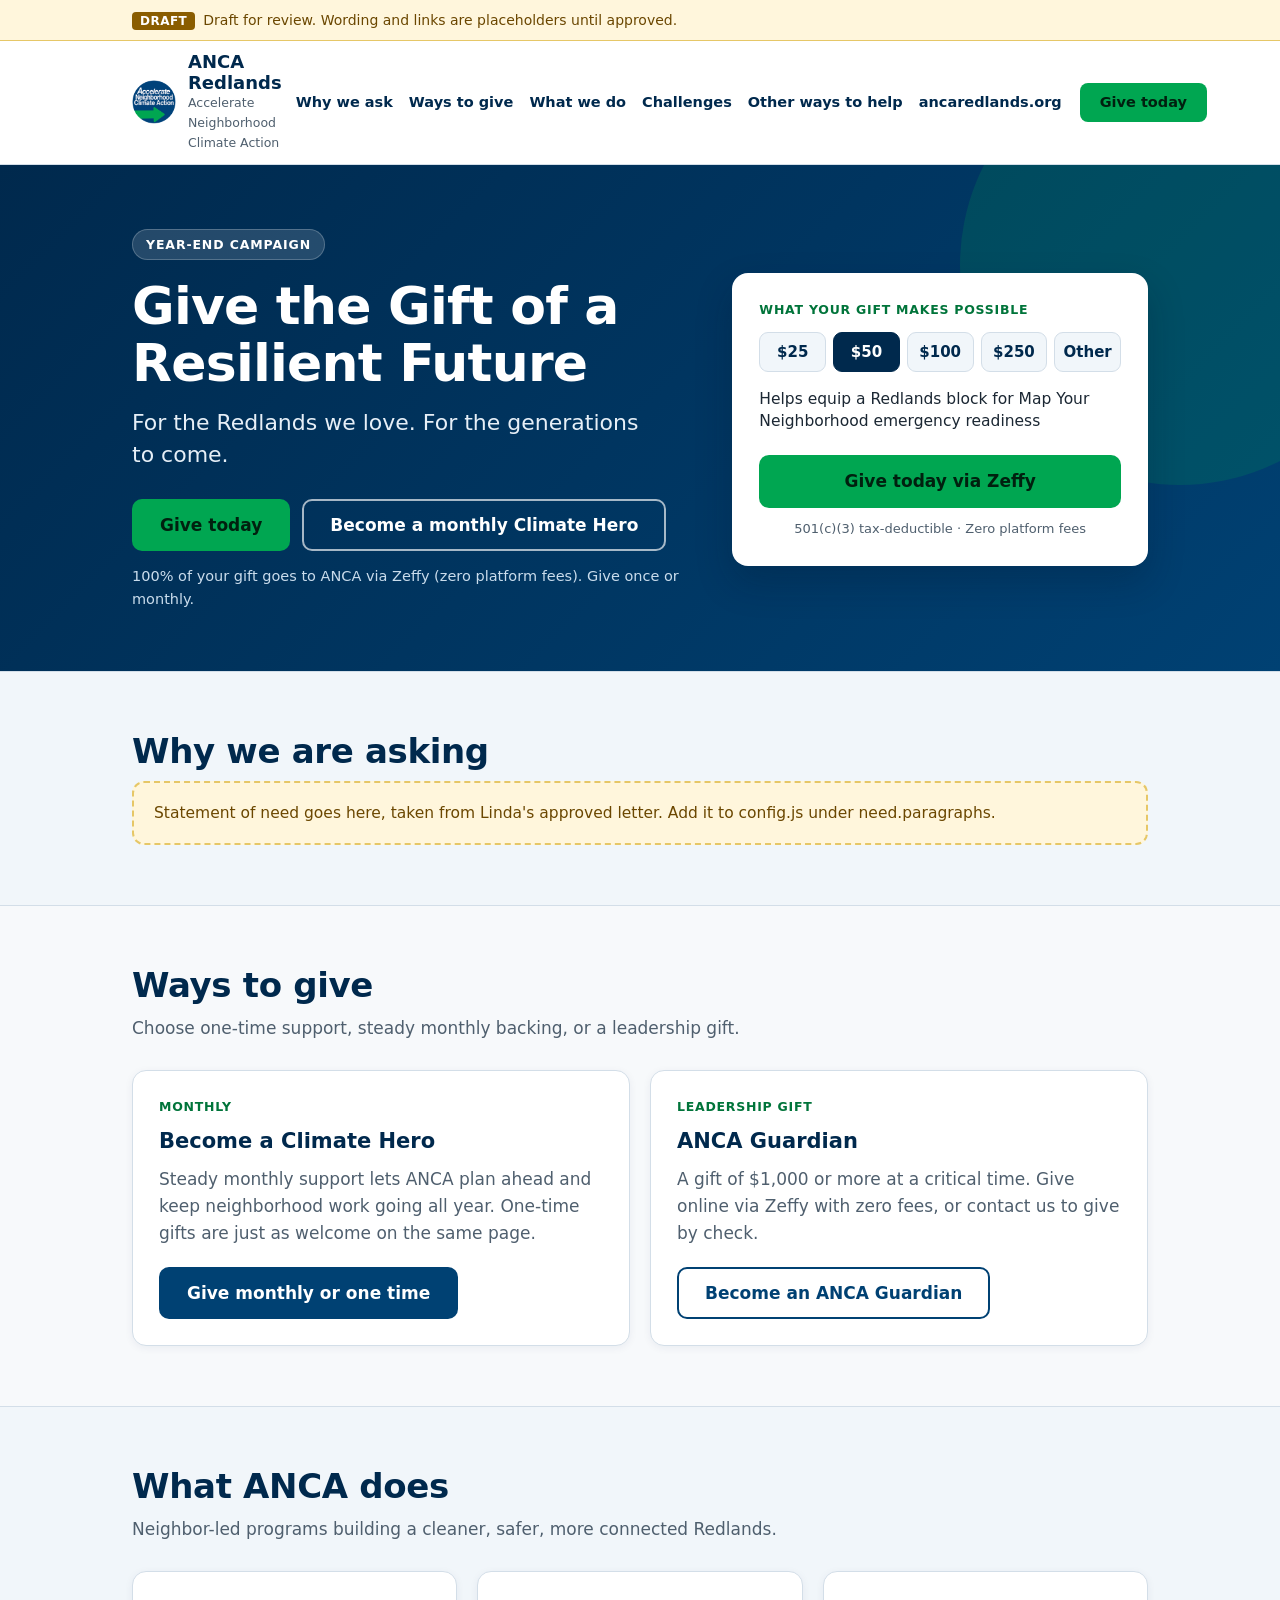
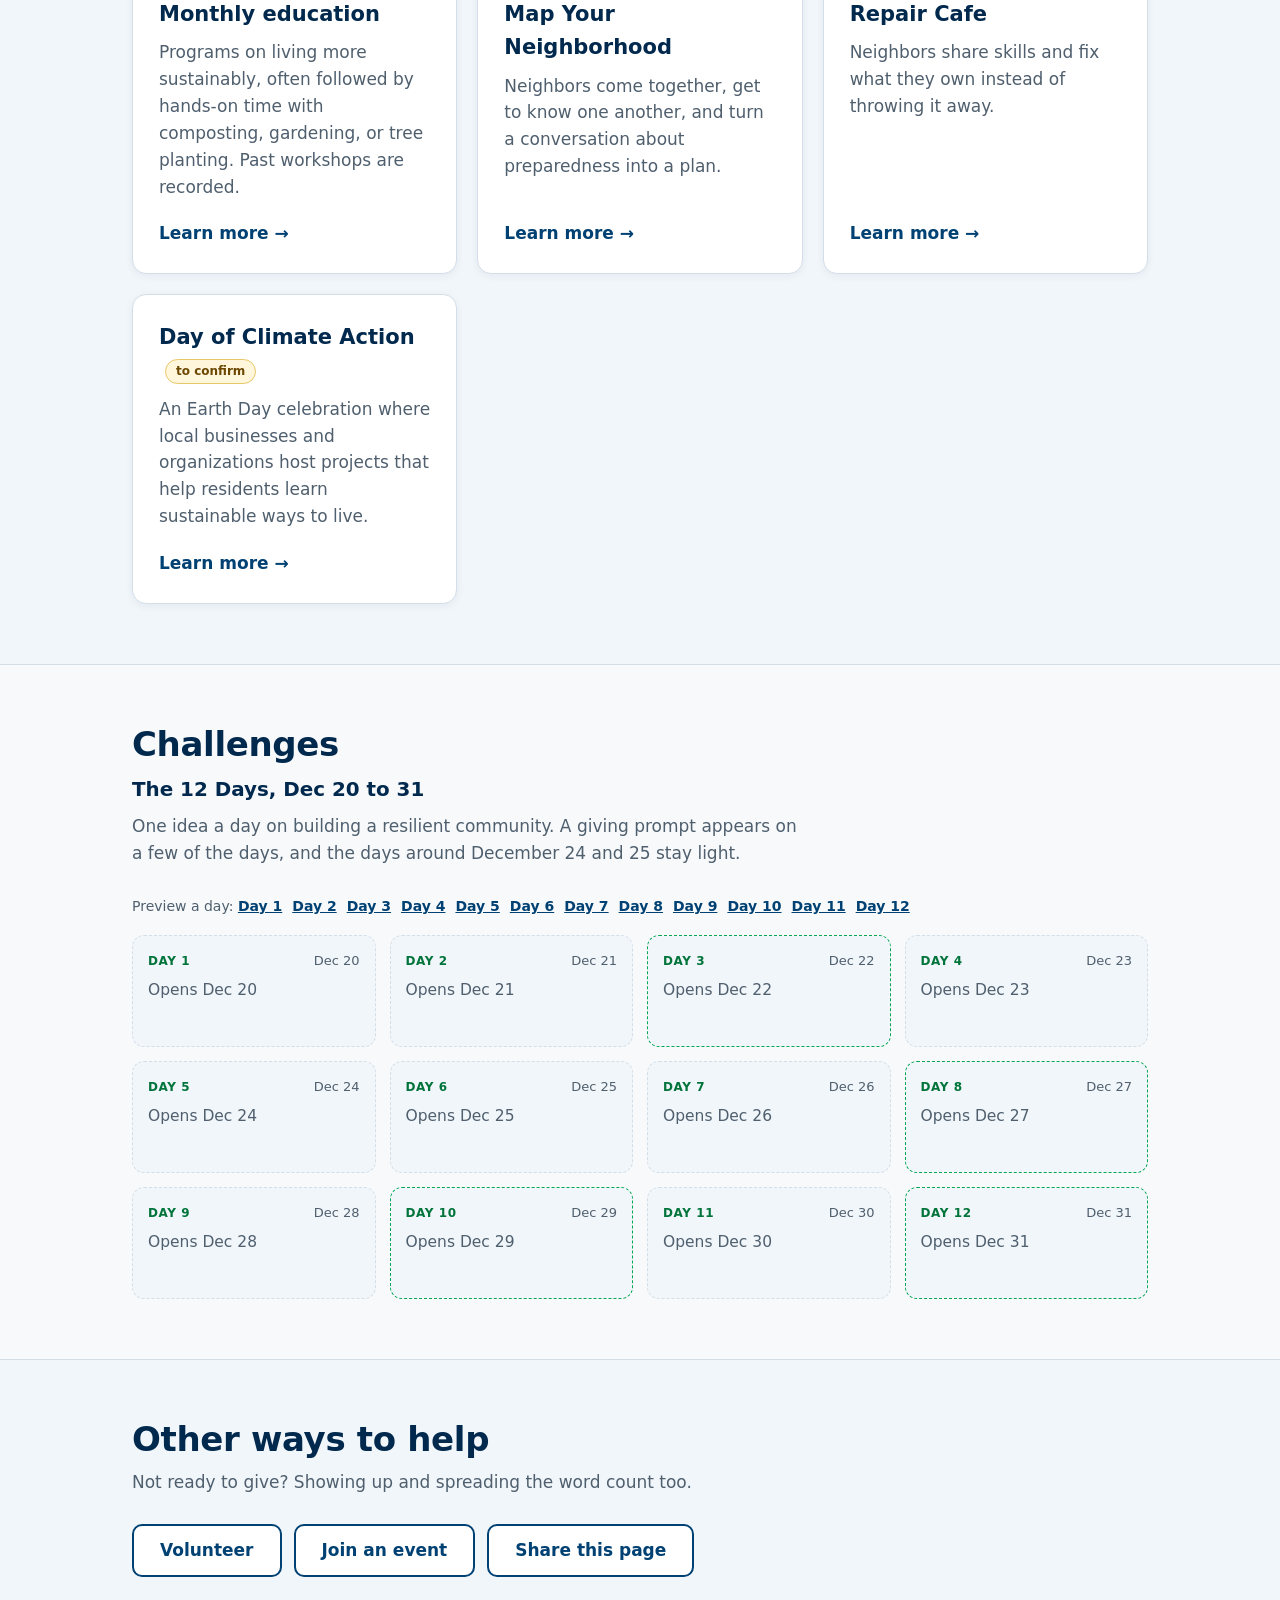
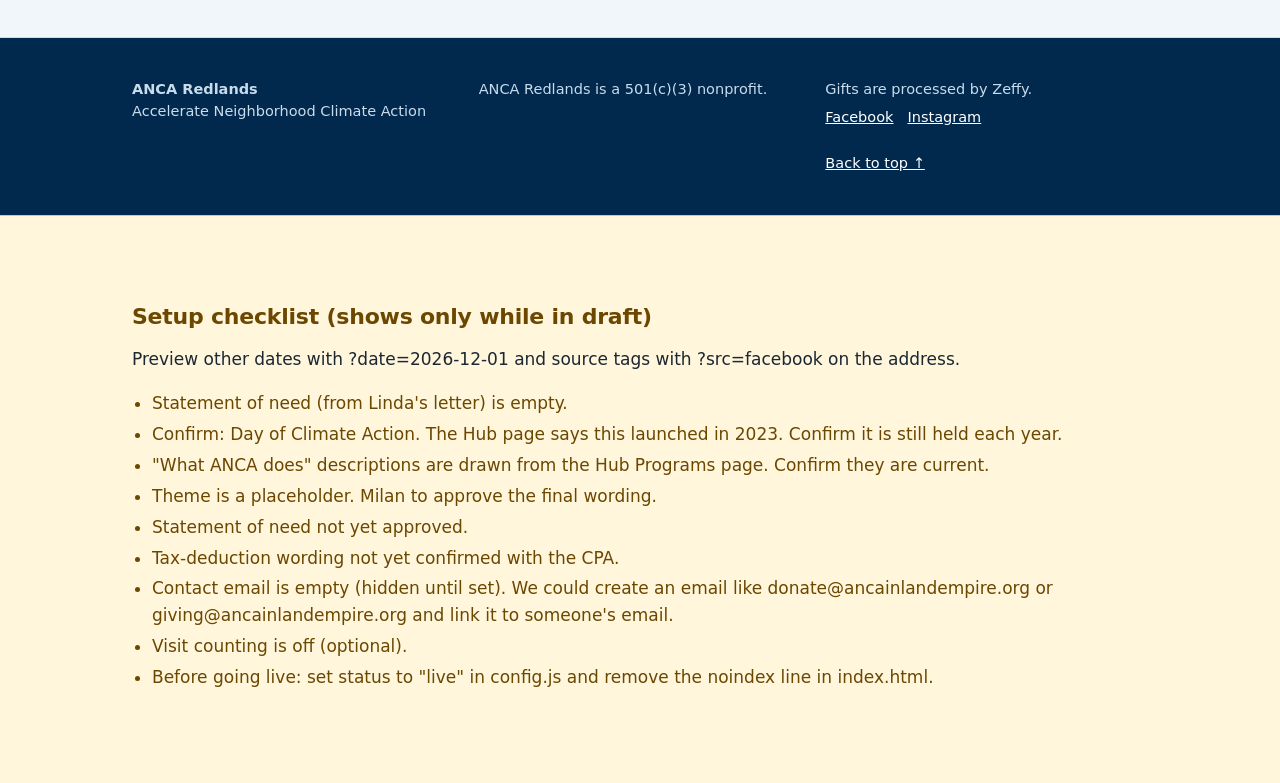
==== commit e9acc75c: "Add files via upload Added Give Today & Guardian links" ====
--- a/index.html
+++ b/index.html
@@ -39,7 +39,7 @@
         <h1>Give the Gift of a Resilient Future</h1>
         <p class="sub">For the Redlands we love. For the generations to come.</p>
         <div class="cta-row">
-          <a class="btn primary" href="https://www.zeffy.com/en-US/donation-form/join-the-movement-for-a-climate-resilient-future" rel="noopener">Give today</a>
+          <a class="btn primary" href="https://www.zeffy.com/en-US/donation-form/give-today-16" rel="noopener">Give today</a>
         </div>
       </div>
     </section>
